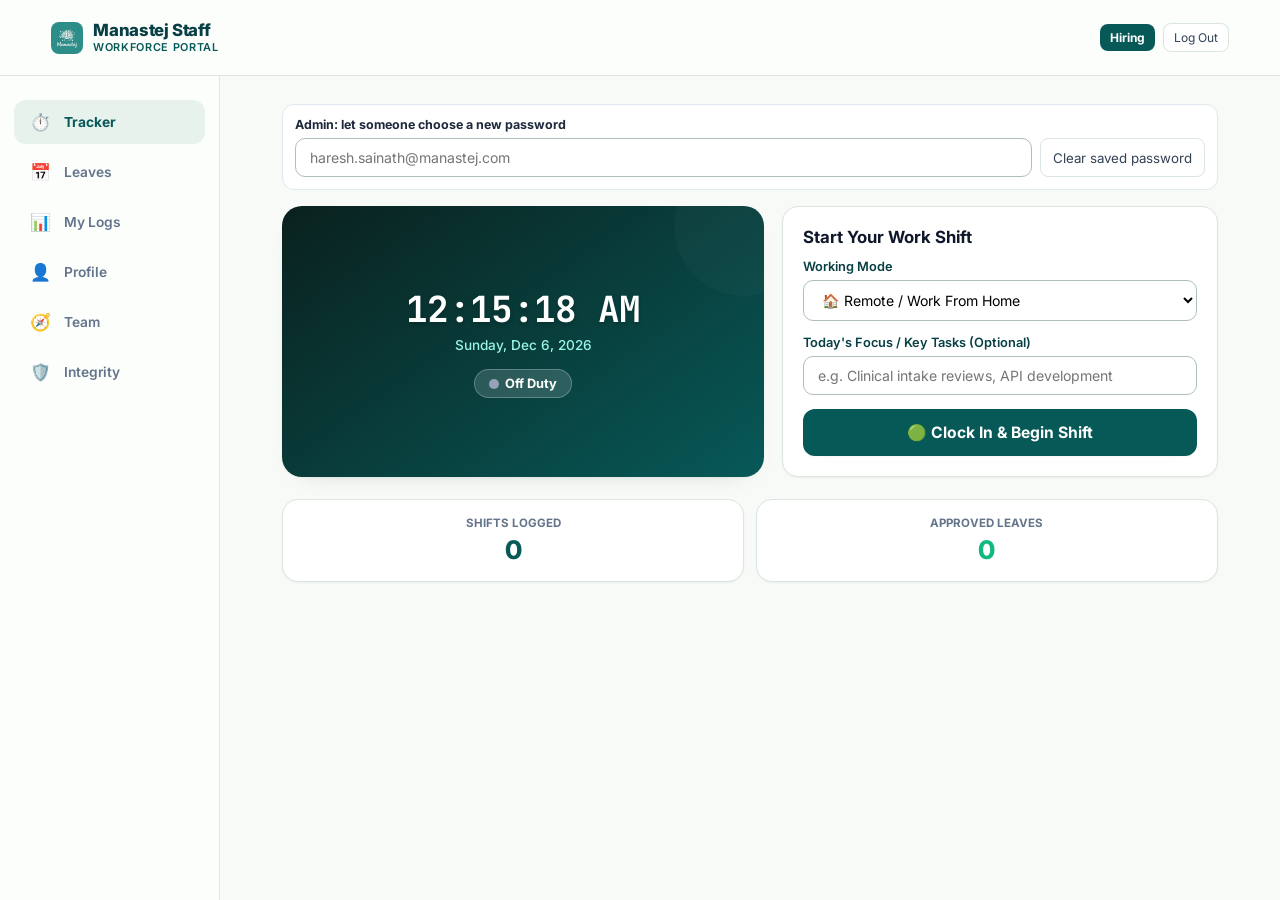
==== employee_app.html @ d22ffd9d "feat: initial release of standalone hiring and workforce portal demo" ====
<!DOCTYPE html>
<html lang="en">
<head>
  <meta charset="UTF-8">
  <meta name="viewport" content="width=device-width, initial-scale=1.0, viewport-fit=cover">
  <title>Manastej Staff - Remote Workforce & Attendance App</title>
  <link rel="manifest" href="/manifest.json">
  <meta name="theme-color" content="#075958">
  <meta name="apple-mobile-web-app-capable" content="yes">
  <meta name="apple-mobile-web-app-status-bar-style" content="black-translucent">
  <meta name="apple-mobile-web-app-title" content="Manastej Staff">
  <link rel="apple-touch-icon" href="/assets/sidebar_bottom_lotus.png">
  <link rel="icon" type="image/png" href="/assets/workspace-logo.png">
  <script src="/mock-data.js"></script>
  <script src="/mock-api.js"></script>
  <script src="/assets/workspace-clock.js"></script>
  <script src="/assets/activity-heartbeat.js"></script>

  <!-- Inter Font -->
  <link rel="preconnect" href="https://fonts.googleapis.com">
  <link rel="preconnect" href="https://fonts.gstatic.com" crossorigin>
  <link href="https://fonts.googleapis.com/css2?family=Instrument+Serif:ital@0;1&family=Inter:wght@400;500;600;700;800&family=JetBrains+Mono:wght@500;600&family=Manrope:wght@400;500;600;700;800&display=swap" rel="stylesheet">

  <style>
    :root {
      --primary: #0d9488;
      --primary-dark: #0f766e;
      --primary-light: #ccfbf1;
      --bg: #f8fafc;
      --card-bg: #ffffff;
      --text: #0f172a;
      --text-muted: #64748b;
      --border: #e2e8f0;
      --success: #10b981;
      --warning: #f59e0b;
      --danger: #ef4444;
      --shadow-sm: 0 1px 2px 0 rgb(0 0 0 / 0.05);
      --shadow: 0 4px 6px -1px rgb(0 0 0 / 0.07), 0 2px 4px -2px rgb(0 0 0 / 0.05);
      --shadow-lg: 0 10px 15px -3px rgb(0 0 0 / 0.08), 0 4px 6px -4px rgb(0 0 0 / 0.05);
    }

    * {
      box-sizing: border-box;
      margin: 0;
      padding: 0;
      -webkit-tap-highlight-color: transparent;
      font-family: 'Inter', -apple-system, BlinkMacSystemFont, 'Segoe UI', Roboto, sans-serif;
    }

    body {
      background: var(--bg);
      color: var(--text);
      min-height: 100vh;
      display: flex;
      flex-direction: column;
      overflow-x: hidden;
      padding-bottom: 74px; /* Space for bottom tab nav */
    }
    body.login-open {
      padding-bottom: 0;
      background: #f7fbfa;
    }

    /* Top App Bar */
    .app-header {
      position: sticky;
      top: 0;
      z-index: 40;
      background: rgba(255, 255, 255, 0.92);
      backdrop-filter: blur(12px);
      -webkit-backdrop-filter: blur(12px);
      border-bottom: 1px solid var(--border);
      padding: 12px 18px;
      display: flex;
      justify-content: space-between;
      align-items: center;
    }

    .brand-group {
      display: flex;
      align-items: center;
      gap: 10px;
    }

    .brand-logo {
      width: 32px;
      height: 32px;
      object-fit: contain;
    }

    .brand-title {
      font-size: 1.05rem;
      font-weight: 800;
      color: #0f172a;
      letter-spacing: -0.02em;
      line-height: 1.1;
    }

    .brand-sub {
      font-size: 0.68rem;
      font-weight: 600;
      color: var(--primary);
      text-transform: uppercase;
      letter-spacing: 0.06em;
    }

    .header-actions {
      display: flex;
      align-items: center;
      gap: 8px;
    }

    .btn-install {
      background: var(--primary-light);
      color: var(--primary-dark);
      border: 1px solid #99f6e4;
      padding: 6px 12px;
      border-radius: 20px;
      font-size: 0.76rem;
      font-weight: 700;
      display: inline-flex;
      align-items: center;
      gap: 6px;
      cursor: pointer;
      transition: all 0.15s ease;
    }
    .btn-install:hover {
      background: #99f6e4;
    }

    /* Main Container */
    .app-container {
      max-width: 600px;
      width: 100%;
      margin: 0 auto;
      padding: 16px 16px 24px 16px;
      flex: 1;
    }

    /* Card styling */
    .card {
      background: var(--card-bg);
      border-radius: 16px;
      border: 1px solid var(--border);
      padding: 20px;
      box-shadow: var(--shadow-sm);
      margin-bottom: 16px;
      transition: all 0.2s ease;
    }

    /* Hero Clock & Shift Card */
    .clock-hero {
      text-align: center;
      padding: 24px 16px;
      background: linear-gradient(135deg, #042f2e 0%, #0f766e 100%);
      color: #ffffff;
      border-radius: 20px;
      box-shadow: var(--shadow-lg);
      position: relative;
      overflow: hidden;
      margin-bottom: 18px;
    }

    .clock-hero::after {
      content: "";
      position: absolute;
      top: -50px;
      right: -50px;
      width: 140px;
      height: 140px;
      background: rgba(255, 255, 255, 0.07);
      border-radius: 50%;
      pointer-events: none;
    }

    .live-time {
      font-family: 'JetBrains Mono', monospace;
      font-size: 2.25rem;
      font-weight: 700;
      letter-spacing: -0.02em;
      margin-bottom: 4px;
      text-shadow: 0 2px 4px rgba(0, 0, 0, 0.2);
    }

    .live-date {
      font-size: 0.85rem;
      color: #99f6e4;
      font-weight: 500;
      margin-bottom: 16px;
    }

    .shift-status-pill {
      display: inline-flex;
      align-items: center;
      gap: 6px;
      padding: 6px 14px;
      border-radius: 30px;
      font-size: 0.8rem;
      font-weight: 700;
      background: rgba(255, 255, 255, 0.15);
      border: 1px solid rgba(255, 255, 255, 0.25);
      backdrop-filter: blur(4px);
    }

    .pulse-dot {
      width: 10px;
      height: 10px;
      border-radius: 50%;
      background: #34d399;
      box-shadow: 0 0 0 0 rgba(52, 211, 153, 0.7);
      animation: pulse 1.6s infinite;
    }

    @keyframes pulse {
      0% { box-shadow: 0 0 0 0 rgba(52, 211, 153, 0.7); }
      70% { box-shadow: 0 0 0 8px rgba(52, 211, 153, 0); }
      100% { box-shadow: 0 0 0 0 rgba(52, 211, 153, 0); }
    }

    .stopwatch-display {
      font-family: 'JetBrains Mono', monospace;
      font-size: 1.5rem;
      font-weight: 700;
      color: #ffffff;
      margin-top: 14px;
      background: rgba(0, 0, 0, 0.2);
      display: inline-block;
      padding: 6px 16px;
      border-radius: 10px;
    }

    /* Action Buttons */
    .btn-action {
      width: 100%;
      padding: 14px 20px;
      border-radius: 12px;
      font-size: 0.98rem;
      font-weight: 700;
      display: flex;
      justify-content: center;
      align-items: center;
      gap: 10px;
      cursor: pointer;
      border: none;
      transition: all 0.2s cubic-bezier(0.4, 0, 0.2, 1);
      box-shadow: var(--shadow);
    }

    .btn-clock-in {
      background: #10b981;
      color: #ffffff;
    }
    .btn-clock-in:hover {
      background: #059669;
      transform: translateY(-1px);
    }

    .btn-clock-out {
      background: #ef4444;
      color: #ffffff;
    }
    .btn-clock-out:hover {
      background: #dc2626;
      transform: translateY(-1px);
    }

    .btn-secondary {
      background: #ffffff;
      color: #334155;
      border: 1px solid var(--border);
    }
    .btn-secondary:hover {
      background: #f1f5f9;
    }

    /* Input controls */
    .form-group {
      margin-bottom: 14px;
    }
    .form-label {
      display: block;
      font-size: 0.8rem;
      font-weight: 600;
      color: #475569;
      margin-bottom: 6px;
    }
    .form-control {
      width: 100%;
      padding: 10px 14px;
      border-radius: 10px;
      border: 1px solid var(--border);
      font-size: 0.88rem;
      background: #ffffff;
      outline: none;
      transition: border 0.15s ease;
    }
    .form-control:focus {
      border-color: var(--primary);
      box-shadow: 0 0 0 3px rgba(13, 148, 136, 0.15);
    }

    /* Badges */
    .badge {
      display: inline-flex;
      align-items: center;
      gap: 4px;
      padding: 3px 8px;
      border-radius: 6px;
      font-size: 0.72rem;
      font-weight: 700;
      text-transform: uppercase;
      letter-spacing: 0.04em;
    }
    .badge-success { background: #dcfce7; color: #15803d; }
    .badge-warning { background: #fef3c7; color: #b45309; }
    .badge-danger { background: #fee2e2; color: #b91c1c; }
    .badge-info { background: #e0f2fe; color: #0369a1; }

    /* Bottom Navigation Bar */
    .rbac-table { width: 100%; border-collapse: collapse; font-size: 0.78rem; }
    .rbac-table th { text-align: left; font-size: 0.68rem; text-transform: uppercase; letter-spacing: 0.04em; color: #64748b; padding: 6px 8px; border-bottom: 1px solid var(--border); }
    .rbac-table td { padding: 8px; border-bottom: 1px solid #f1f5f9; color: #1e293b; vertical-align: top; }
    .rbac-scroll { overflow-x: auto; -webkit-overflow-scrolling: touch; }
    .rbac-chip { display: inline-block; padding: 2px 8px; border-radius: 999px; font-size: 0.68rem; font-weight: 700; }
    .rbac-chip.idle { background: #fef3c7; color: #92400e; }
    .rbac-chip.gone { background: #fee2e2; color: #991b1b; }
    .rbac-chip.ok { background: #dcfce7; color: #166534; }
    .rbac-muted { font-size: 0.74rem; color: #64748b; }
    .bottom-nav {
      position: fixed;
      bottom: 0;
      left: 0;
      right: 0;
      z-index: 50;
      background: rgba(255, 255, 255, 0.94);
      backdrop-filter: blur(14px);
      -webkit-backdrop-filter: blur(14px);
      border-top: 1px solid var(--border);
      display: flex;
      justify-content: space-around;
      align-items: center;
      padding: 6px 8px max(6px, env(safe-area-inset-bottom));
      max-width: 600px;
      margin: 0 auto;
    }

    .nav-tab {
      flex: 1;
      display: flex;
      flex-direction: column;
      align-items: center;
      justify-content: center;
      gap: 3px;
      padding: 6px 0;
      background: transparent;
      border: none;
      color: #64748b;
      font-size: 0.7rem;
      font-weight: 600;
      cursor: pointer;
      transition: color 0.15s ease;
    }
    .nav-tab.active {
      color: var(--primary);
      font-weight: 700;
    }
    .nav-icon {
      font-size: 1.25rem;
    }

    /* Tab content view switching */
    .tab-view {
      display: none;
    }
    .tab-view.active {
      display: block;
      animation: fadeIn 0.18s ease-out;
    }

    .portal-section-heading { margin-bottom: 14px; }
    .portal-section-heading h2 { color: #123a36; font: 500 1.65rem/1.1 'Instrument Serif', Georgia, serif; }
    .portal-section-heading p { margin-top: 6px; color: #687b79; font-size: 0.84rem; line-height: 1.5; }
    .leave-overview, .team-overview { display: grid; grid-template-columns: repeat(3, minmax(0, 1fr)); gap: 10px; margin-bottom: 14px; }
    .leave-stat, .team-stat { padding: 14px; border: 1px solid #dce9e4; border-radius: 14px; background: linear-gradient(145deg, #fffefa, #f2f8f4); }
    .leave-stat span, .team-stat span { display: block; color: #6b7f7c; font-size: 0.69rem; font-weight: 700; letter-spacing: .06em; text-transform: uppercase; }
    .leave-stat strong, .team-stat strong { display: block; margin-top: 5px; color: #075e57; font: 500 1.6rem/1 'Instrument Serif', Georgia, serif; }
    .leave-layout { display: grid; gap: 14px; }
    .leave-form-grid { display: grid; grid-template-columns: 1fr 1fr; gap: 10px; }
    .leave-feed { display: grid; gap: 10px; }
    .leave-request-card { padding: 14px; border: 1px solid #e2ebe5; border-radius: 14px; background: #fffefa; }
    .leave-request-head, .team-card-head { display: flex; align-items: flex-start; justify-content: space-between; gap: 10px; }
    .leave-request-title { color: #173b37; font-weight: 700; }
    .leave-request-meta { display: flex; flex-wrap: wrap; gap: 8px 14px; margin-top: 9px; color: #687b79; font-size: .77rem; }
    .team-filters { display: grid; grid-template-columns: minmax(150px, 1fr) minmax(120px, .7fr); gap: 8px; margin: 10px 0 14px; }
    .team-task-list, .team-directory-list { display: grid; gap: 9px; }
    .team-task-card, .team-person-card { padding: 12px; border: 1px solid #e2ebe5; border-radius: 13px; background: #fffefa; }
    .team-task-title { color: #183b37; font-size: .9rem; font-weight: 700; }
    .team-task-meta, .team-person-meta { margin-top: 4px; color: #71817e; font-size: .75rem; line-height: 1.45; }
    .team-department { margin: 8px 0 0; color: #52706b; font-size: .68rem; font-weight: 800; letter-spacing: .08em; text-transform: uppercase; }
    .team-empty { padding: 16px 10px; color: #71817e; font-size: .82rem; text-align: center; }
    .profile-card { padding: 20px; }
    .profile-identity-row { display: flex; align-items: center; gap: 14px; padding-bottom: 17px; border-bottom: 1px solid var(--border); }
    .profile-avatar { flex: 0 0 auto; display: grid; place-items: center; width: 56px; height: 56px; border-radius: 50%; background: #d9f2e8; color: #087568; font-size: 1.08rem; font-weight: 800; }
    .profile-identity-copy { flex: 1; min-width: 0; }
    .profile-name-line { display: flex; align-items: center; flex-wrap: wrap; gap: 8px; }
    .profile-name-line h2 { color: #173b37; font-size: 1.12rem; font-weight: 800; }
    .profile-status-chip { display: inline-flex; align-items: center; min-height: 23px; padding: 3px 9px; border: 1px solid #c7e6d7; border-radius: 999px; background: #eff9f3; color: #08775d; font-size: .68rem; font-weight: 750; }
    .profile-role { margin-top: 4px; color: var(--primary); font-size: .79rem; font-weight: 700; }
    .profile-dept { margin-top: 2px; color: #64748b; font-size: .76rem; }
    .profile-meta-grid { display: grid; grid-template-columns: repeat(3, minmax(0, 1fr)); gap: 9px; margin-top: 15px; }
    .profile-meta-item { min-width: 0; padding: 10px 11px; border: 1px solid #e4ece7; border-radius: 11px; background: #f8fbf9; }
    .profile-meta-item dt { color: #71817e; font-size: .64rem; font-weight: 750; letter-spacing: .045em; text-transform: uppercase; }
    .profile-meta-item dd { margin-top: 4px; color: #183b37; font-size: .77rem; font-weight: 700; line-height: 1.4; overflow-wrap: anywhere; }
    .document-checklist { margin: 14px 0 18px; padding: 15px; border: 1px solid #e2e8f0; border-radius: 14px; background: #f8fafc; }
    .document-checklist-head { display: flex; justify-content: space-between; align-items: center; gap: 12px; margin-bottom: 10px; }
    .document-checklist-title { color: #173b37; font-size: .88rem; font-weight: 750; }
    .document-checklist-count { color: #0d766e; font-size: .74rem; font-weight: 800; white-space: nowrap; }
    .document-progress-track { width: 100%; height: 7px; overflow: hidden; border-radius: 99px; background: #e3ece7; }
    .document-progress-fill { height: 100%; border-radius: inherit; background: linear-gradient(90deg, #0b8176, #39a88d); transition: width .2s ease; }
    .document-checklist-grid { display: grid; grid-template-columns: repeat(2, minmax(0, 1fr)); gap: 8px; margin-top: 12px; }
    .document-check-item { display: grid; align-content: start; gap: 8px; min-width: 0; min-height: 82px; padding: 11px; border: 1px solid #fde68a; border-radius: 11px; background: #fffbeb; color: #92400e; font-size: .75rem; line-height: 1.35; }
    .document-check-item.is-complete { border-color: #a7f3d0; background: #ecfdf5; color: #065f46; }
    .document-check-item-top { display: flex; align-items: center; gap: 8px; }
    .document-check-icon { font-size: .95rem; }
    .document-check-label { min-width: 0; font-size: .72rem; font-weight: 750; }
    .document-check-status { display: flex; align-items: center; gap: 5px; font-size: .7rem; font-weight: 800; }
    .document-upload-heading { display: flex; justify-content: space-between; align-items: baseline; gap: 10px; margin: 4px 0 8px; }
    .document-upload-heading h4 { color: #173b37; font-size: .86rem; font-weight: 750; }
    .document-upload-count { color: #71817e; font-size: .74rem; }
    @media (max-width: 440px) {
      .leave-overview, .team-overview { grid-template-columns: 1fr 1fr; }
      .leave-form-grid, .team-filters { grid-template-columns: 1fr; }
    }
    @media (max-width: 560px) {
      .document-checklist-grid { grid-template-columns: 1fr; }
      .document-checklist { padding: 13px; }
      .profile-meta-grid { grid-template-columns: 1fr 1fr; }
      .profile-meta-item:last-child { grid-column: 1 / -1; }
      .profile-card { padding: 16px; }
    }

    @keyframes fadeIn {
      from { opacity: 0; transform: translateY(6px); }
      to { opacity: 1; transform: translateY(0); }
    }

    /* Modal Backdrop */
    .modal-backdrop {
      position: fixed;
      top: 0;
      left: 0;
      right: 0;
      bottom: 0;
      background: rgba(15, 23, 42, 0.6);
      backdrop-filter: blur(4px);
      z-index: 60;
      display: none;
      justify-content: center;
      align-items: center;
      padding: 16px;
    }
    .modal-backdrop.active {
      display: flex;
    }
    .modal-card {
      background: #ffffff;
      border-radius: 20px;
      width: 100%;
      max-width: 480px;
      padding: 22px;
      box-shadow: var(--shadow-lg);
      max-height: 90vh;
      overflow-y: auto;
    }

    /* Toast Notification */
    .toast {
      position: fixed;
      top: 20px;
      left: 50%;
      transform: translateX(-50%) translateY(-100px);
      background: #1e293b;
      color: #ffffff;
      padding: 12px 20px;
      border-radius: 12px;
      font-size: 0.85rem;
      font-weight: 600;
      z-index: 9999;
      box-shadow: 0 10px 25px -5px rgba(0, 0, 0, 0.3);
      transition: transform 0.3s cubic-bezier(0.18, 0.89, 0.32, 1.28);
      max-width: 90%;
      text-align: center;
    }
    .toast.show {
      transform: translateX(-50%) translateY(0);
    }

    /* Staff sign-in. Scoped so the tracker shell keeps its own styles. */
    #login-view {
      font-family: 'Manrope', 'Inter', system-ui, sans-serif;
      color: #051311;
    }
    #login-view * {
      font-family: inherit;
    }
    #login-view.tab-view.active {
      display: grid;
      grid-template-columns: minmax(0, 1.05fr) minmax(0, 1fr);
      min-height: 100vh;
      min-height: 100dvh;
      background: #f7fbfa;
      animation: none;
    }
    #login-view .ms-hero {
      position: relative;
      overflow: hidden;
      display: flex;
      flex-direction: column;
      justify-content: space-between;
      gap: 28px;
      padding: 36px 48px;
      color: #e8f6f4;
      background:
        radial-gradient(ellipse 80% 60% at 40% 35%, rgba(61, 184, 173, 0.22), transparent 70%),
        radial-gradient(ellipse 50% 40% at 90% 100%, rgba(242, 196, 109, 0.12), transparent 70%),
        linear-gradient(180deg, #051311, #0a211e 60%, #0f2f2b);
    }
    #login-view .ms-glow {
      position: absolute;
      inset: 0;
      background-image:
        linear-gradient(rgba(157, 196, 190, 0.05) 1px, transparent 1px),
        linear-gradient(90deg, rgba(157, 196, 190, 0.05) 1px, transparent 1px);
      background-size: 56px 56px;
      mask-image: radial-gradient(ellipse at 40% 40%, #000 15%, transparent 70%);
      pointer-events: none;
    }
    #login-view .ms-wordmark {
      position: relative;
      display: inline-flex;
      align-items: center;
      gap: 10px;
      font-family: 'Instrument Serif', Georgia, serif;
      font-size: 28px;
      color: #f4faf8;
    }
    #login-view .ms-wordmark em {
      font-family: 'Instrument Serif', Georgia, serif;
      font-style: italic;
      color: #56d4cf;
    }
    #login-view .ms-mark {
      width: 34px;
      height: 34px;
      border-radius: 9px;
      object-fit: cover;
      box-shadow: 0 0 30px rgba(86, 212, 207, 0.35);
    }
    #login-view .ms-hero-copy {
      position: relative;
      max-width: 520px;
    }
    #login-view .ms-eyebrow {
      font-size: 11px;
      letter-spacing: 0.28em;
      font-weight: 700;
      color: #9dc4be;
    }
    #login-view .ms-eyebrow span {
      color: #f2c46d;
      margin: 0 8px;
    }
    #login-view .ms-hero-copy h2 {
      font-family: 'Instrument Serif', Georgia, serif;
      font-weight: 400;
      font-size: clamp(42px, 4.6vw, 64px);
      line-height: 1;
      letter-spacing: -0.02em;
      color: #f4faf8;
      margin: 18px 0 20px;
    }
    #login-view .ms-hero-copy h2 em {
      font-family: 'Instrument Serif', Georgia, serif;
      font-style: italic;
      color: #56d4cf;
    }
    #login-view .ms-hero-copy p {
      color: #9dc4be;
      font-size: 16px;
      line-height: 1.65;
      max-width: 440px;
    }
    #login-view .ms-pillars {
      list-style: none;
      margin: 36px 0 0;
      display: grid;
      gap: 10px;
    }
    #login-view .ms-pillars li {
      display: flex;
      flex-direction: column;
      gap: 2px;
      padding: 14px 18px;
      border-radius: 14px;
      border: 1px solid rgba(157, 196, 190, 0.16);
      background: rgba(15, 47, 43, 0.55);
    }
    #login-view .ms-pillars b {
      font-size: 14px;
      color: #f4faf8;
    }
    #login-view .ms-pillars span {
      font-size: 13px;
      color: #9dc4be;
    }
    #login-view .ms-hero-foot {
      position: relative;
      font-size: 12px;
      color: #4c6f69;
    }
    #login-view .ms-access {
      display: flex;
      align-items: center;
      justify-content: center;
      padding: 40px 24px;
    }
    #login-view .ms-card {
      width: 100%;
      max-width: 440px;
      background: #ffffff;
      border: 1px solid #d5ebe7;
      border-radius: 20px;
      box-shadow: 0 1px 2px rgba(5, 19, 17, 0.04), 0 24px 60px -36px rgba(15, 47, 43, 0.4);
      padding: 28px 28px 24px;
    }
    #login-view .ms-card-logo {
      width: 42px;
      height: 42px;
      object-fit: contain;
      display: block;
      margin: 0 auto 14px;
    }
    #login-view .ms-kicker {
      text-align: center;
      font-size: 11px;
      font-weight: 700;
      letter-spacing: 0.16em;
      text-transform: uppercase;
      color: #2a8f85;
    }
    #login-view .ms-card h1 {
      text-align: center;
      font-size: 34px;
      font-weight: 800;
      letter-spacing: -0.02em;
      color: #051311;
      margin: 6px 0 8px;
    }
    #login-view .ms-lead {
      text-align: center;
      font-size: 14px;
      font-weight: 500;
      color: #4c6f69;
      margin-bottom: 22px;
    }
    #login-view .ms-field {
      display: grid;
      gap: 6px;
      margin-bottom: 14px;
    }
    #login-view .ms-field[hidden] {
      display: none !important;
    }
    #login-view .ms-field label {
      font-size: 12px;
      font-weight: 700;
      letter-spacing: 0.06em;
      text-transform: uppercase;
      color: #4c6f69;
    }
    #login-view .ms-field input {
      height: 48px;
      width: 100%;
      border-radius: 12px;
      border: 1px solid #d5ebe7;
      background: #ffffff;
      padding: 0 14px;
      font-size: 15px;
      color: #051311;
      outline: none;
    }
    #login-view .ms-field input:focus {
      border-color: #2a8f85;
      box-shadow: 0 0 0 3px rgba(42, 143, 133, 0.16);
    }
    #login-view .ms-hint {
      font-size: 12px;
      line-height: 1.45;
      color: #4c6f69;
      font-weight: 500;
      text-transform: none;
      letter-spacing: 0;
    }
    #login-view .ms-hint.ok { color: #15803d; }
    #login-view .ms-hint.bad { color: #be123c; }
    #login-view .ms-strength[hidden] { display: none !important; }
    #login-view .ms-bars {
      display: grid;
      grid-template-columns: repeat(4, 1fr);
      gap: 6px;
      margin-top: 2px;
    }
    #login-view .ms-bars span {
      display: block;
      height: 5px;
      border-radius: 99px;
      background: #e3f1ee;
    }
    #login-view .ms-strength[data-level="1"] .ms-bars span.on { background: #e11d48; }
    #login-view .ms-strength[data-level="2"] .ms-bars span.on { background: #f59e0b; }
    #login-view .ms-strength[data-level="3"] .ms-bars span.on { background: #0f766e; }
    #login-view .ms-strength[data-level="4"] .ms-bars span.on { background: #16a34a; }
    #login-view .ms-strength-text {
      font-size: 13px;
      font-weight: 700;
      color: #4c6f69;
      min-height: 1.2em;
    }
    #login-view .ms-strength[data-level="1"] .ms-strength-text { color: #e11d48; }
    #login-view .ms-strength[data-level="2"] .ms-strength-text { color: #b45309; }
    #login-view .ms-strength[data-level="3"] .ms-strength-text { color: #0f766e; }
    #login-view .ms-strength[data-level="4"] .ms-strength-text { color: #15803d; }
    #login-view .ms-rules {
      list-style: none;
      display: grid;
      gap: 5px;
      margin-top: 4px;
    }
    #login-view .ms-rules li {
      position: relative;
      padding-left: 16px;
      font-size: 12px;
      font-weight: 600;
      color: #64748b;
      letter-spacing: 0;
      text-transform: none;
    }
    #login-view .ms-rules li::before {
      content: "";
      position: absolute;
      left: 0;
      top: 5px;
      width: 8px;
      height: 8px;
      border-radius: 99px;
      background: #d5ebe7;
    }
    #login-view .ms-rules li.ok { color: #17665e; }
    #login-view .ms-rules li.ok::before { background: #16a34a; }
    #login-view .ms-submit {
      width: 100%;
      height: 48px;
      margin-top: 6px;
      border: 0;
      border-radius: 12px;
      background: #0f2f2b;
      color: #f4faf8;
      font-size: 15px;
      font-weight: 700;
      cursor: pointer;
    }
    #login-view .ms-submit:hover {
      background: #2a8f85;
    }
    #login-view .ms-submit:disabled {
      opacity: 0.7;
      cursor: wait;
    }
    #login-view .ms-error {
      display: none;
      margin-top: 14px;
      font-size: 13px;
      color: #9f1239;
      background: #fff1f2;
      border: 1px solid #fecdd3;
      border-radius: 10px;
      padding: 10px 12px;
      line-height: 1.45;
    }
    #login-view .ms-foot {
      margin-top: 16px;
      padding-top: 14px;
      border-top: 1px solid #e3f1ee;
      text-align: center;
      font-size: 12px;
      font-weight: 600;
      color: #4c6f69;
    }
    @media (max-width: 900px) {
      #login-view.tab-view.active {
        grid-template-columns: 1fr;
      }
      #login-view .ms-hero {
        display: none;
      }
      #login-view .ms-access {
        min-height: 100vh;
        min-height: 100dvh;
        padding: 28px 18px;
      }
    }

    /* Desktop workforce workspace: retain the compact mobile layout on phones,
       while giving authenticated desktop users a real navigation rail and roomier content. */
    @media (min-width: 1024px) {
      body.staff-portal:not(.login-open) {
        padding-bottom: 0;
      }

      body.staff-portal:not(.login-open) .app-header {
        min-height: 76px;
        padding: 12px clamp(28px, 4vw, 64px);
      }

      body.staff-portal:not(.login-open) .app-container {
        --staff-rail-width: 220px;
        --staff-workspace-width: calc(100vw - var(--staff-rail-width));
        --staff-content-width: min(1360px, calc(var(--staff-workspace-width) - 48px));
        width: var(--staff-content-width);
        max-width: none;
        margin: 0 0 0 calc(var(--staff-rail-width) + (var(--staff-workspace-width) - var(--staff-content-width)) / 2);
        padding: 28px clamp(24px, 3vw, 52px) 48px;
      }

      body.staff-portal:not(.login-open) .bottom-nav {
        top: 76px;
        right: auto;
        bottom: 0;
        left: 0;
        width: 220px;
        max-width: none;
        margin: 0;
        padding: 24px 14px;
        flex-direction: column;
        justify-content: flex-start;
        align-items: stretch;
        gap: 6px;
        border-top: 0;
        border-right: 1px solid #dce9e4;
      }

      body.staff-portal:not(.login-open) .nav-tab {
        flex: 0 0 auto;
        flex-direction: row;
        justify-content: flex-start;
        gap: 12px;
        padding: 12px 14px;
        border-radius: 12px;
        font-size: 0.86rem;
      }

      body.staff-portal:not(.login-open) .nav-tab.active {
        background: #e7f2ed;
      }

      body.staff-portal:not(.login-open) .nav-icon {
        width: 24px;
        font-size: 1.05rem;
        text-align: center;
      }

      body.staff-portal:not(.login-open) #tab-tracker.tab-view.active {
        display: grid;
        grid-template-columns: minmax(0, 1.05fr) minmax(360px, 0.95fr);
        align-content: start;
        gap: 18px;
      }

      body.staff-portal:not(.login-open) #emp-nda-banner {
        grid-column: 1 / -1;
        margin-bottom: 0 !important;
      }

      body.staff-portal:not(.login-open) #tab-tracker > .clock-hero {
        grid-column: 1;
        min-height: 250px;
        margin-bottom: 0;
        display: flex;
        flex-direction: column;
        justify-content: center;
      }

      body.staff-portal:not(.login-open) #tab-tracker > .card {
        grid-column: 2;
        align-self: stretch;
        margin-bottom: 0;
      }

      body.staff-portal:not(.login-open) #tab-tracker > div[style*="display: grid"] {
        grid-column: 1 / -1;
        grid-template-columns: repeat(2, minmax(0, 1fr)) !important;
        margin-top: 4px;
      }

      body.staff-portal:not(.login-open) #tab-tracker > div[style*="display: grid"] > .card {
        margin-bottom: 0;
      }

      body.staff-portal:not(.login-open) #tab-leaves.tab-view.active,
      body.staff-portal:not(.login-open) #tab-team.tab-view.active,
      body.staff-portal:not(.login-open) #tab-integrity.tab-view.active,
      body.staff-portal:not(.login-open) #tab-profile.tab-view.active {
        display: grid;
        grid-template-columns: repeat(2, minmax(0, 1fr));
        align-content: start;
        gap: 18px;
      }

      body.staff-portal:not(.login-open) #tab-leaves > .portal-section-heading,
      body.staff-portal:not(.login-open) #tab-leaves > .leave-overview,
      body.staff-portal:not(.login-open) #tab-team > .portal-section-heading,
      body.staff-portal:not(.login-open) #tab-team > .team-overview,
      body.staff-portal:not(.login-open) #tab-integrity > div:first-child,
      body.staff-portal:not(.login-open) #tab-profile > .portal-section-heading,
      body.staff-portal:not(.login-open) #tab-profile > .card:nth-of-type(1) {
        grid-column: 1 / -1;
      }

      body.staff-portal:not(.login-open) #tab-leaves .leave-layout {
        grid-column: 1 / -1;
        grid-template-columns: minmax(0, 0.9fr) minmax(0, 1.1fr);
        align-items: start;
      }

      body.staff-portal:not(.login-open) #tab-team > .card,
      body.staff-portal:not(.login-open) #tab-integrity > .card,
      body.staff-portal:not(.login-open) #tab-profile > .card {
        margin-bottom: 0;
      }

      body.staff-portal:not(.login-open) #tab-team > .card:nth-last-child(1) {
        grid-column: 1 / -1;
      }

      body.staff-portal:not(.login-open) #tab-integrity > .card {
        grid-column: 1 / -1;
      }

      body.staff-portal:not(.login-open) #tab-workforce .team-directory-list {
        grid-template-columns: repeat(2, minmax(0, 1fr));
      }
    }
  </style>
  <link rel="stylesheet" href="/assets/workspace-theme.css">
</head>
<body class="staff-portal login-open">

  <!-- Toast Element -->
  <div id="toast" class="toast">Notice</div>

  <!-- ==================== GATE / LOGIN VIEW (If not verified employee) ==================== -->
  <div id="login-view" class="tab-view active">
    <section class="ms-hero" aria-hidden="true">
      <div class="ms-glow"></div>
      <div class="ms-wordmark">
        <img src="/assets/workspace-logo.png" alt="" class="ms-mark">
        <span>Manas<em>tej</em></span>
      </div>
      <div class="ms-hero-copy">
        <p class="ms-eyebrow">MANASTEJ <span>·</span> STAFF</p>
        <h2>A workspace for<br><em>the people behind Manastej.</em></h2>
        <p>Staff sign-in for the Manastej workforce portal.</p>
        <ul class="ms-pillars">
          <li><b>Attendance</b><span>Clock in, shifts, and your own logs</span></li>
          <li><b>Leave</b><span>Requests stay on your own record</span></li>
          <li><b>Pipeline</b><span>Opened only for authorized staff</span></li>
        </ul>
      </div>
      <p class="ms-hero-foot">Manastej staff</p>
    </section>
    <section class="ms-access" aria-labelledby="login-heading">
      <div class="ms-card">
        <img src="/assets/workspace-logo.png" alt="" class="ms-card-logo">
        <p class="ms-kicker">Staff portal</p>
        <h1 id="login-heading">Sign in</h1>
        <p class="ms-lead" id="login-lead">Enter your work email.</p>
        <form onsubmit="handleEmployeeLogin(event)">
          <div class="ms-field">
            <label for="login-id">Work email</label>
            <input type="email" id="login-id" placeholder="name@manastej.com" required autocomplete="username" oninput="onLoginIdentityInput()">
          </div>
          <div class="ms-field" id="password-group" hidden>
            <label for="login-password" id="password-label">Password</label>
            <input type="password" id="login-password" placeholder="Your password" autocomplete="current-password" oninput="updateStrength()">
            <div class="ms-strength" id="strength-wrap" hidden>
              <div class="ms-bars" aria-hidden="true">
                <span></span><span></span><span></span><span></span>
              </div>
              <p class="ms-strength-text" id="strength-text">Enter a password</p>
              <ul class="ms-rules" id="password-rules">
                <li data-rule="length">At least 10 characters</li>
                <li data-rule="email">Not your email address</li>
                <li data-rule="case">Upper and lower case letters</li>
                <li data-rule="number">A number</li>
                <li data-rule="symbol">A symbol</li>
              </ul>
            </div>
          </div>
          <div class="ms-field" id="confirm-group" hidden>
            <label for="login-confirm">Confirm password</label>
            <input type="password" id="login-confirm" placeholder="Type it again" autocomplete="new-password" oninput="updateStrength()">
            <p class="ms-hint" id="match-hint">Type the same password again.</p>
          </div>
          <div class="ms-field" id="setup-group" hidden>
            <label for="login-setup">First-login code</label>
            <input type="password" id="login-setup" autocomplete="off">
            <p class="ms-hint">Enter the setup code you were given for this account.</p>
          </div>
          <button type="submit" id="btn-login" class="ms-submit">Continue</button>
          <div id="login-error" class="ms-error" role="alert"></div>
        </form>
        <p class="ms-foot">Staff access only.</p>
      </div>
    </section>
  </div>

  <!-- ==================== MAIN AUTHENTICATED APP SHELL ==================== -->
  <div id="app-shell" style="display: none;">
    
    <!-- Top Header -->
    <header class="app-header">
      <div class="brand-group">
        <img src="/assets/workspace-logo.png" alt="Manastej" class="brand-logo">
        <div>
          <div class="brand-title">Manastej Staff</div>
          <div class="brand-sub">Workforce Portal</div>
        </div>
      </div>
      <div class="header-actions">
        <a id="pipeline-link" href="/#/hiring" style="display:none; background:#1e264b; color:white; font-size:0.75rem; font-weight:700; padding:6px 10px; border-radius:8px; text-decoration:none;">Hiring</a>
        <button class="btn-secondary" style="padding: 6px 10px; border-radius: 8px; font-size: 0.75rem;" onclick="handleLogout()" title="Log Out">
          Log Out
        </button>
      </div>
    </header>

    <main class="app-container">
      <div id="admin-reset" style="display:none; margin:0 0 16px; background:#fff; border:1px solid #e2e8f0; border-radius:12px; padding:12px;">
        <div style="font-size:0.78rem; font-weight:700; color:#1e293b; margin-bottom:6px;">Admin: let someone choose a new password</div>
        <div style="display:flex; gap:8px; flex-wrap:wrap;">
          <input id="reset-email" class="form-control" style="flex:1; min-width:220px;" placeholder="haresh.sainath@manastej.com">
          <button type="button" class="btn-secondary" style="padding:8px 12px; border-radius:8px;" onclick="clearSavedPassword()">Clear saved password</button>
        </div>
        <div id="reset-msg" style="display:none; margin-top:8px; font-size:0.75rem;"></div>
      </div>

      <!-- ==================== TAB 1: TIME TRACKER ==================== -->
      <section id="tab-tracker" class="tab-view active">
        <!-- NDA Compliance Banner for Joined Employee -->
        <p id="desk-load-error" role="alert" hidden style="margin:0 0 12px; padding:10px 12px; border-radius:10px; background:#fff7ed; color:#9a3412; font-size:0.82rem;"></p>
        <div id="emp-nda-banner" style="display:none; background:#fffbeb; border:1px solid #fde68a; border-radius:12px; padding:12px 16px; margin-bottom:16px;">
          <div style="display:flex; justify-content:space-between; align-items:center; flex-wrap:wrap; gap:10px;">
            <div style="display:flex; align-items:center; gap:8px;">
              <span style="font-size:1.2rem;">📜</span>
              <div>
                <div style="font-size:0.85rem; font-weight:700; color:#92400e;">Action Required: Mutual NDA Pending Signature</div>
                <div style="font-size:0.75rem; color:#b45309; margin-top:2px;">Please review and electronically sign your mutual confidentiality agreement via Odoo Enterprise.</div>
              </div>
            </div>
            <a id="emp-nda-sign-btn" href="javascript:void(0)" onclick="alert('Please check your registered email for your personal 1-click Odoo NDA signing link.')" target="_blank" style="background:#0284c7; color:white; font-size:0.78rem; font-weight:700; padding:6px 14px; border-radius:6px; text-decoration:none; display:inline-flex; align-items:center; gap:6px;">
              <span>✍️ Sign on Odoo ↗</span>
            </a>
          </div>
        </div>

        <!-- Clock Hero Card -->
        <div class="clock-hero">
          <div id="live-time" class="live-time">00:00:00</div>
          <div id="live-date" class="live-date">Loading date...</div>
          
          <div id="shift-badge-container">
            <div class="shift-status-pill">
              <span id="pulse-indicator" class="pulse-dot" style="background:#94a3b8; animation:none;"></span>
              <span id="shift-status-text">Off Duty</span>
            </div>
          </div>

          <div id="stopwatch-wrap" style="display: none;">
            <div id="stopwatch-timer" class="stopwatch-display">00h 00m 00s</div>
            <div id="shift-started-at" style="font-size: 0.75rem; color: #ccfbf1; margin-top: 6px;">Started at --:--</div>
          </div>
        </div>

        <!-- Clock Action Controls -->
        <div class="card">
          <div id="clock-in-panel">
            <h3 style="font-size: 1.05rem; font-weight: 700; color: #0f172a; margin-bottom: 12px;">Start Your Work Shift</h3>
            <div class="form-group">
              <label class="form-label">Working Mode</label>
              <select id="work-mode-select" class="form-control">
                <option value="Remote / WFH">🏠 Remote / Work From Home</option>
                <option value="Flexible Remote">🕒 Flexible Evening Slot</option>
                <option value="On-Site / Office">🏢 Office / Barrackpore</option>
                <option value="Client / Clinical Assessment">🩺 Clinical / Project Site</option>
              </select>
            </div>
            <div class="form-group">
              <label class="form-label">Today's Focus / Key Tasks (Optional)</label>
              <input type="text" id="work-focus-input" class="form-control" placeholder="e.g. Clinical intake reviews, API development">
            </div>
            <button type="button" class="btn-action btn-clock-in" onclick="submitClockIn()">
              <span>🟢 Clock In &amp; Begin Shift</span>
            </button>
          </div>

          <div id="clock-out-panel" style="display: none;">
            <h3 style="font-size: 1.05rem; font-weight: 700; color: #0f172a; margin-bottom: 8px;">Active Work Shift in Progress</h3>
            <p style="font-size: 0.82rem; color: #64748b; margin-bottom: 16px;">
              Your time is currently being recorded. When you are ready to conclude work, summarize your deliverables below.
            </p>
            <div class="form-group">
              <label class="form-label">Deliverables &amp; Tasks Completed Today *</label>
              <textarea id="work-summary-input" class="form-control" rows="3" placeholder="Brief summary of tasks accomplished during this shift..."></textarea>
            </div>
            <button type="button" class="btn-action btn-clock-out" onclick="submitClockOut()">
              <span>🔴 Clock Out &amp; Complete Shift</span>
            </button>
          </div>
        </div>

        <!-- Quick Summary Cards -->
        <div style="display: grid; grid-template-columns: 1fr 1fr; gap: 12px;">
          <div class="card" style="padding: 16px; text-align: center;">
            <div style="font-size: 0.72rem; font-weight: 700; color: #64748b; text-transform: uppercase;">Shifts Logged</div>
            <div id="stat-total-shifts" style="font-size: 1.6rem; font-weight: 800; color: var(--primary); margin-top: 4px;">0</div>
          </div>
          <div class="card" style="padding: 16px; text-align: center;">
            <div style="font-size: 0.72rem; font-weight: 700; color: #64748b; text-transform: uppercase;">Approved Leaves</div>
            <div id="stat-approved-leaves-tracker" style="font-size: 1.6rem; font-weight: 800; color: #10b981; margin-top: 4px;">0</div>
          </div>
        </div>
      </section>

      <!-- ==================== INTERN WORKFORCE DIRECTORY ==================== -->
      <section id="tab-workforce" class="tab-view">
        <header class="portal-section-heading"><h2>Workforce</h2><p>See the active team and how roles are grouped by department.</p></header>
        <div class="card"><div id="intern-workforce-list" class="team-directory-list"><p class="team-empty">Loading workforce…</p></div></div>
      </section>

      <!-- ==================== TAB 2: LEAVE MANAGEMENT ==================== -->
      <section id="tab-leaves" class="tab-view">
        <header class="portal-section-heading"><h2>Time away</h2><p>Plan time off and follow each request from submission through review.</p></header>
        <div class="leave-overview" aria-label="Leave request summary">
          <div class="leave-stat"><span>Awaiting review</span><strong id="stat-pending-leaves">0</strong></div>
          <div class="leave-stat"><span>Approved</span><strong id="stat-approved-leaves">0</strong></div>
          <div class="leave-stat"><span>Requests</span><strong id="stat-total-leaves">0</strong></div>
        </div>
        <div class="leave-layout">
          <section class="card" aria-labelledby="leave-request-heading">
            <h3 id="leave-request-heading" style="font-size: 1rem; font-weight: 700; color: #173b37; margin-bottom: 5px;">Request time away</h3>
            <p class="rbac-muted" style="margin-bottom:14px;">Your dates and reason are sent to the leave reviewer. You can check the decision below.</p>
            <form onsubmit="submitLeaveApplication(event)">
              <div class="form-group"><label class="form-label" for="leave-type-select">Type of leave</label>
                <select id="leave-type-select" class="form-control" required>
                  <option value="Casual Leave (CL)">Casual leave</option><option value="Sick / Medical Leave (SL)">Sick / medical leave</option>
                  <option value="Academic / Exam Leave">Academic / exam leave</option><option value="Emergency Leave">Emergency leave</option><option value="Compensatory Off">Compensatory off</option>
                </select>
              </div>
              <div class="leave-form-grid">
                <div class="form-group"><label class="form-label" for="leave-start-date">From</label><input type="date" id="leave-start-date" class="form-control" required onchange="updateLeaveDaysPreview()"></div>
                <div class="form-group"><label class="form-label" for="leave-end-date">Through</label><input type="date" id="leave-end-date" class="form-control" required onchange="updateLeaveDaysPreview()"></div>
              </div>
              <div id="leave-duration-preview" class="rbac-muted" style="margin:-2px 0 12px;">Duration: 1 day</div>
              <div class="form-group"><label class="form-label" for="leave-reason-input">Note for reviewer</label><textarea id="leave-reason-input" class="form-control" rows="3" maxlength="1000" placeholder="Add any context your reviewer should know" required></textarea></div>
              <button type="submit" id="btn-submit-leave" class="btn-action btn-clock-in">Send request</button>
            </form>
          </section>
          <section class="card" aria-labelledby="leave-history-heading">
            <div class="team-card-head"><div><h3 id="leave-history-heading" style="font-size:1rem;font-weight:700;color:#173b37;">Your requests</h3><p class="rbac-muted" style="margin-top:4px;">Recent requests and reviewer notes</p></div></div>
            <div id="leaves-list-container" class="leave-feed"><p class="team-empty">Loading your requests…</p></div>
          </section>
        </div>
      </section>

      <!-- ==================== TAB 3: SHIFT HISTORY ==================== -->
      <section id="tab-shifts" class="tab-view">
        <div style="margin-bottom: 16px;">
          <h2 style="font-size: 1.25rem; font-weight: 800; color: #0f172a;">My Attendance Logs</h2>
          <p style="font-size: 0.78rem; color: #64748b;">Verified timestamps and logged work hours</p>
        </div>

        <div class="card">
          <div id="shifts-history-container">
            <p style="font-size: 0.82rem; color: #94a3b8; text-align: center; padding: 20px 0;">Loading shift history...</p>
          </div>
        </div>
      </section>

      <!-- ==================== TAB 4: PROFILE ==================== -->
      <section id="tab-profile" class="tab-view">
        <header class="portal-section-heading"><h2>My profile</h2><p>Your account details, documents, and support.</p></header>
        <div class="card profile-card">
          <div class="profile-identity-row">
            <div class="profile-avatar" aria-hidden="true"><span id="profile-initials">M</span></div>
            <div class="profile-identity-copy">
              <div class="profile-name-line"><h2 id="profile-name">Employee Name</h2><span id="profile-status" class="profile-status-chip">Active</span></div>
              <p id="profile-role" class="profile-role">Role Title</p>
              <div id="profile-dept" class="profile-dept">Department</div>
            </div>
          </div>
          <dl class="profile-meta-grid">
            <div class="profile-meta-item"><dt>Employee ID</dt><dd id="profile-emp-id">EMP000</dd></div>
            <div class="profile-meta-item"><dt>Joining date</dt><dd id="profile-joining">--</dd></div>
            <div class="profile-meta-item"><dt>Email</dt><dd id="profile-email">--</dd></div>
          </dl>
        </div>

        <div class="card" id="profile-work">
          <h3 style="font-size: 0.95rem; font-weight: 700; color: #0f172a; margin-bottom: 6px;">My work</h3>
          <p id="profile-work-rule" style="font-size: 0.76rem; color: #64748b; margin-bottom: 10px;">Start a task and submit it for review. Only Daliya confirms it as done or sends it back.</p>
          <div id="profile-task-list">
            <p style="font-size: 0.82rem; color: #94a3b8; text-align: center; padding: 12px 0;">Loading your tasks from the server...</p>
          </div>
        </div>

        <div class="card" id="profile-documents">
          <h3 style="font-size: 0.95rem; font-weight: 700; color: #0f172a; margin-bottom: 6px;">My documents</h3>
          <p id="profile-documents-note" class="rbac-muted" style="margin-bottom:12px;">Your employee documents and files you upload are shown here.</p>
          <div id="employee-document-checklist" class="document-checklist" aria-live="polite">
            <div class="team-empty">Loading your document checklist…</div>
          </div>
          <form onsubmit="uploadEmployeeDocument(event)" style="display:grid;gap:10px;margin-bottom:14px;">
            <label class="form-label" for="employee-document-category">Document type</label>
            <select id="employee-document-category" class="form-control">
              <option value="Signed Offer Letter">Signed offer letter</option>
              <option value="Mutual NDA Agreement">Mutual NDA agreement</option>
              <option value="Aadhaar Card">Aadhaar card</option>
              <option value="PAN Card">PAN card</option>
              <option value="Bank Passbook / Cheque">Bank passbook or cheque</option>
              <option value="Other">Other document</option>
            </select>
            <label class="form-label" for="employee-document-file">Choose a PDF, image, or document (max 10 MB)</label>
            <input id="employee-document-file" class="form-control" type="file" accept=".pdf,.png,.jpg,.jpeg,.doc,.docx,.txt" required>
            <button type="submit" id="employee-document-upload" class="btn-action btn-secondary" style="padding:10px 14px;">Upload document</button>
          </form>
          <div class="document-upload-heading"><h4>Your uploaded files</h4><span id="employee-documents-count" class="document-upload-count">Loading…</span></div>
          <div id="employee-documents-list" class="team-task-list"><p class="team-empty">Loading your documents…</p></div>
        </div>

        <div class="card">
          <h3 style="font-size: 0.95rem; font-weight: 700; color: #0f172a; margin-bottom: 12px;">App &amp; HR Support</h3>
          <div style="font-size: 0.82rem; color: #475569; line-height: 1.5;">
            Need help with attendance, work schedule, or documents? Reach out directly to HR Operations:
          </div>
          <div style="margin-top: 12px; display: flex; flex-direction: column; gap: 8px;">
            <a href="mailto:hr@manastej.com" class="btn-action btn-secondary" style="font-size: 0.82rem; padding: 10px; text-decoration: none;">
              ✉️ Email HR: hr@manastej.com
            </a>
            <a href="https://manastej.odoo.com/odoo" target="_blank" class="btn-action btn-secondary" style="font-size: 0.82rem; padding: 10px; text-decoration: none;">
              🏛️ Manastej Odoo Enterprise Portal
            </a>
          </div>
        </div>
      </section>

      <!-- ==================== TEAM (core team and leads) ==================== -->
      <section id="tab-team" class="tab-view">
        <header class="portal-section-heading"><h2>Team workspace</h2><p>Assign work, follow live progress, and browse colleagues by department.</p></header>
        <div class="team-overview" aria-label="Team task summary">
          <div class="team-stat"><span>Open tasks</span><strong id="team-open-count">0</strong></div>
          <div class="team-stat"><span>In review</span><strong id="team-review-count">0</strong></div>
          <div class="team-stat"><span>Completed</span><strong id="team-done-count">0</strong></div>
        </div>
        <div class="card">
          <h3 style="font-size: 1rem; font-weight: 700; color: #173b37; margin-bottom: 10px;">Create and assign</h3>
          <form onsubmit="assignTeamTask(event)">
            <div class="form-group">
              <label class="form-label" for="team-task-person">Person</label>
              <select id="team-task-person" class="form-control" required></select>
            </div>
            <div class="form-group">
              <label class="form-label" for="team-task-title">Task</label>
              <input id="team-task-title" class="form-control" required maxlength="160" placeholder="What needs doing">
            </div>
            <div style="display:grid; grid-template-columns: 1fr 1fr; gap:10px;">
              <div class="form-group">
                <label class="form-label" for="team-task-priority">Priority</label>
                <select id="team-task-priority" class="form-control"><option>Medium</option><option>High</option><option>Low</option></select>
              </div>
              <div class="form-group">
                <label class="form-label" for="team-task-due">Due</label>
                <input id="team-task-due" type="date" class="form-control">
              </div>
            </div>
            <div class="form-group">
              <label class="form-label" for="team-task-desc">Details (optional)</label>
              <textarea id="team-task-desc" class="form-control" rows="2"></textarea>
            </div>
            <button type="submit" class="btn-action btn-clock-in">Assign task</button>
          </form>
        </div>
        <section class="card" aria-labelledby="team-tasks-heading">
          <div class="team-card-head"><div><h3 id="team-tasks-heading" style="font-size:1rem;font-weight:700;color:#173b37;">Team tasks</h3><p class="rbac-muted" style="margin-top:4px;">Progress is saved on the staff server.</p></div><button type="button" class="btn-action btn-secondary" style="width:auto;padding:7px 11px;" onclick="loadTeamDesk()">Refresh</button></div>
          <div class="team-filters"><input class="form-control" id="team-task-search" type="search" placeholder="Search tasks or people" oninput="renderTeamTasks()"><select class="form-control" id="team-task-status-filter" onchange="renderTeamTasks()"><option value="all">All statuses</option><option>Pending</option><option>In Progress</option><option>Pending Review</option><option>Completed</option></select></div>
          <div id="team-task-list" class="team-task-list"><p class="team-empty">Loading assigned work…</p></div>
        </section>
        <section class="card" aria-labelledby="team-directory-heading">
          <div class="team-card-head"><div><h3 id="team-directory-heading" style="font-size:1rem;font-weight:700;color:#173b37;">People by department</h3><p class="rbac-muted" style="margin-top:4px;">Staff directory · private contact details stay restricted.</p></div></div>
          <div id="team-directory-list" class="team-directory-list"><p class="team-empty">Loading directory…</p></div>
        </section>
        <div class="card">
          <div style="display:flex; justify-content:space-between; align-items:center; gap:8px; margin-bottom:8px;">
            <h3 style="font-size: 0.95rem; font-weight: 700; color: #0f172a;">Applicants</h3>
            <select id="team-applicant-filter" class="form-control" style="width:auto; padding:6px 8px;" onchange="renderTeamApplicants()">
              <option value="">All roles</option><option value="tech">Tech</option><option value="psych">Psychologists</option><option value="marketing">Marketing</option><option value="hr">HR</option>
            </select>
          </div>
          <div class="rbac-scroll"><table class="rbac-table">
            <thead><tr><th>Name</th><th>Role</th><th>Fit</th><th>Stage</th><th>Skills</th></tr></thead>
            <tbody id="team-applicants"><tr><td colspan="5" class="rbac-muted">Loading...</td></tr></tbody>
          </table></div>
        </div>
      </section>

      <!-- ==================== INTEGRITY (super admin and tech lead only) ==================== -->
      <section id="tab-integrity" class="tab-view">
        <div style="margin-bottom: 16px;">
          <h2 style="font-size: 1.25rem; font-weight: 800; color: #0f172a;">Clock-in integrity</h2>
          <p class="rbac-muted" id="integrity-rule">Shifts stop automatically after a period with no activity. Only the Super Admin and Tech Lead can see this page.</p>
        </div>
        <div class="card">
          <div style="display:flex; justify-content:space-between; align-items:center; margin-bottom:8px;">
            <h3 style="font-size: 0.95rem; font-weight: 700; color: #0f172a;">Clocked in now</h3>
            <button type="button" class="btn-secondary" style="padding:6px 10px; border-radius:8px; font-size:0.75rem;" onclick="loadIntegrity()">Refresh</button>
          </div>
          <div class="rbac-scroll"><table class="rbac-table">
            <thead><tr><th>Person</th><th>Since</th><th>Last active</th><th>Heartbeats</th></tr></thead>
            <tbody id="integrity-live"><tr><td colspan="4" class="rbac-muted">Loading...</td></tr></tbody>
          </table></div>
        </div>
        <div class="card">
          <h3 style="font-size: 0.95rem; font-weight: 700; color: #0f172a; margin-bottom: 8px;">Automatic clock-outs</h3>
          <div class="rbac-scroll"><table class="rbac-table">
            <thead><tr><th>Person</th><th>Shift</th><th>Stopped at</th><th>Why</th><th>Idle</th></tr></thead>
            <tbody id="integrity-events"><tr><td colspan="5" class="rbac-muted">Loading...</td></tr></tbody>
          </table></div>
        </div>
      </section>

    </main>

    <!-- Bottom Navigation Bar -->
    <nav class="bottom-nav">
      <button class="nav-tab active" onclick="switchTab('tab-tracker', this)">
        <span class="nav-icon">⏱️</span>
        <span>Tracker</span>
      </button>
      <button class="nav-tab" id="nav-leaves" onclick="switchTab('tab-leaves', this)">
        <span class="nav-icon">📅</span>
        <span>Leaves</span>
      </button>
      <button class="nav-tab" id="nav-workforce" style="display:none" onclick="switchTab('tab-workforce', this); loadInternWorkforce();">
        <span class="nav-icon">👥</span>
        <span>Workforce</span>
      </button>
      <button class="nav-tab" onclick="switchTab('tab-shifts', this)">
        <span class="nav-icon">📊</span>
        <span>My Logs</span>
      </button>
      <button class="nav-tab" onclick="switchTab('tab-profile', this)">
        <span class="nav-icon">👤</span>
        <span>Profile</span>
      </button>
      <button class="nav-tab" id="nav-team" style="display:none" onclick="switchTab('tab-team', this); loadTeamDesk();">
        <span class="nav-icon">🧭</span>
        <span>Team</span>
      </button>
      <button class="nav-tab" id="nav-integrity" style="display:none" onclick="switchTab('tab-integrity', this); loadIntegrity();">
        <span class="nav-icon">🛡️</span>
        <span>Integrity</span>
      </button>
    </nav>

  </div>

  <!-- PWA Service Worker Registration & App Logic -->
  <script>
    let currentEmployee = null;
    let stopwatchInterval = null;

    // Register Service Worker
    if ('serviceWorker' in navigator) {
      window.addEventListener('load', () => {
        navigator.serviceWorker.register('/sw.js').catch(err => console.log('SW reg error:', err));
      });
    }

    // Toast helper
    function showToast(msg) {
      const toast = document.getElementById('toast');
      toast.innerText = msg;
      toast.classList.add('show');
      setTimeout(() => toast.classList.remove('show'), 3500);
    }

    let localClock = WorkspaceClock.snapshot();
    function updateClock() {
      const now = localClock();
      const timeStr = WorkspaceClock.formatTime(now);
      const dateStr = now.toLocaleDateString('en-US', { weekday: 'long', year: 'numeric', month: 'short', day: 'numeric' });
      
      const timeElem = document.getElementById('live-time');
      const dateElem = document.getElementById('live-date');
      if (timeElem) timeElem.innerText = timeStr;
      if (dateElem) dateElem.innerText = dateStr;
    }
    setInterval(updateClock, 1000);
    updateClock();

    // Check Local Storage for Existing Session
    window.addEventListener('DOMContentLoaded', () => {
      loadSession();
    });

    let loginIdentity = '';
    let loginMode = '';

    function buttonLabel() {
      if (loginMode === 'setup') return 'Save password';
      if (loginMode === 'signin') return 'Sign in';
      return 'Continue';
    }

    function scorePassword(password, email) {
      const value = password || '';
      const id = (email || '').trim().toLowerCase();
      const local = id.split('@')[0] || '';
      const lowered = value.trim().toLowerCase();
      const rules = {
        length: value.length >= 10,
        case: /[a-z]/.test(value) && /[A-Z]/.test(value),
        number: /\d/.test(value),
        symbol: /[^A-Za-z0-9]/.test(value),
        email: value.length > 0 && lowered !== id && lowered !== local
      };
      const longEnough = value.length >= 14;
      let level = 0;
      let text = 'Enter a password';
      if (!value) {
        level = 0;
        text = 'Enter a password';
      } else if (!rules.length) {
        level = 1;
        text = 'Too short. Use at least 10 characters.';
      } else if (!rules.email) {
        level = 1;
        text = 'Do not use your email as the password.';
      } else {
        const extras = [rules.case, rules.number, rules.symbol, longEnough].filter(Boolean).length;
        if (extras >= 4) {
          level = 4;
          text = 'Strong';
        } else if (extras >= 2) {
          level = 3;
          text = 'Good';
        } else {
          level = 2;
          text = 'Fair. Add upper and lower case, a number, and a symbol.';
        }
      }
      return { rules, level, text };
    }

    function updateStrength() {
      const wrap = document.getElementById('strength-wrap');
      if (!wrap || wrap.hidden) return;
      const password = document.getElementById('login-password').value;
      const result = scorePassword(password, document.getElementById('login-id').value);
      wrap.dataset.level = String(result.level);
      document.getElementById('strength-text').textContent = result.text;
      wrap.querySelectorAll('.ms-bars span').forEach((bar, index) => {
        bar.classList.toggle('on', index < result.level);
      });
      wrap.querySelectorAll('[data-rule]').forEach((item) => {
        item.classList.toggle('ok', !!result.rules[item.dataset.rule]);
      });
      const confirmValue = document.getElementById('login-confirm').value;
      const match = document.getElementById('match-hint');
      if (!confirmValue) {
        match.textContent = 'Type the same password again.';
        match.className = 'ms-hint';
      } else if (confirmValue === password) {
        match.textContent = 'Passwords match.';
        match.className = 'ms-hint ok';
      } else {
        match.textContent = 'Passwords do not match yet.';
        match.className = 'ms-hint bad';
      }
    }

    function setLoginMode(mode) {
      loginMode = mode;
      const passwordGroup = document.getElementById('password-group');
      const confirmGroup = document.getElementById('confirm-group');
      const setupGroup = document.getElementById('setup-group');
      const strength = document.getElementById('strength-wrap');
      const password = document.getElementById('login-password');
      const label = document.getElementById('password-label');
      const lead = document.getElementById('login-lead');
      const heading = document.getElementById('login-heading');
      const button = document.getElementById('btn-login');
      passwordGroup.hidden = mode !== 'signin' && mode !== 'setup';
      confirmGroup.hidden = mode !== 'setup';
      strength.hidden = mode !== 'setup';
      if (mode !== 'setup') setupGroup.hidden = true;
      password.required = mode === 'signin' || mode === 'setup';
      password.autocomplete = mode === 'setup' ? 'new-password' : 'current-password';
      password.placeholder = mode === 'setup' ? 'Choose a password' : 'Your password';
      label.textContent = mode === 'setup' ? 'New password' : 'Password';
      button.textContent = buttonLabel();
      if (mode === 'signin') {
        heading.textContent = 'Sign in';
        lead.textContent = 'Enter the password for this account.';
        password.focus();
      } else if (mode === 'setup') {
        heading.textContent = 'Create password';
        lead.textContent = 'This account has no password yet. Choose one.';
        updateStrength();
        password.focus();
      } else {
        heading.textContent = 'Sign in';
        lead.textContent = 'Enter your work email.';
        password.value = '';
        document.getElementById('login-confirm').value = '';
        document.getElementById('login-setup').value = '';
        password.required = false;
      }
    }

    function onLoginIdentityInput() {
      const current = document.getElementById('login-id').value.trim().toLowerCase();
      if (loginIdentity && current !== loginIdentity) {
        loginIdentity = '';
        setLoginMode('');
      }
    }

    function showLoginGate() {
      const view = document.getElementById('login-view');
      view.style.display = '';
      view.classList.add('active');
      document.body.classList.add('login-open');
    }

    function showLoginError(message) {
      const errBox = document.getElementById('login-error');
      errBox.textContent = message;
      errBox.style.display = 'block';
    }

    // Employee Login Handler
    async function handleEmployeeLogin(e) {
      e.preventDefault();
      const idInput = document.getElementById('login-id').value.trim();
      const password = document.getElementById('login-password').value;
      const confirm = document.getElementById('login-confirm').value;
      const setupToken = document.getElementById('login-setup').value;
      const btn = document.getElementById('btn-login');
      const errBox = document.getElementById('login-error');
      if (!idInput) return;
      errBox.style.display = 'none';
      if (loginMode && idInput.toLowerCase() === loginIdentity && !password) return;
      btn.disabled = true;

      if (!loginMode || idInput.toLowerCase() !== loginIdentity) {
        btn.textContent = 'Checking account...';
        try {
          const res = await fetch('/api/auth/lookup', {
            method: 'POST',
            headers: { 'Content-Type': 'application/json' },
            body: JSON.stringify({ identifier: idInput })
          });
          const data = await res.json();
          if (!data.success) {
            showLoginError(data.message || 'This work email is not set up for staff sign-in.');
            return;
          }
          loginIdentity = idInput.toLowerCase();
          setLoginMode(data.mode === 'signin' ? 'signin' : 'setup');
          if (data.needs_setup_token) document.getElementById('setup-group').hidden = false;
        } catch (err) {
          showLoginError('Could not reach the sign-in service. Try again.');
        } finally {
          btn.disabled = false;
          btn.textContent = buttonLabel();
        }
        return;
      }

      if (loginMode === 'setup') {
        const check = scorePassword(password, idInput);
        if (!check.rules.length || !check.rules.email) {
          btn.disabled = false;
          btn.textContent = buttonLabel();
          showLoginError(check.text);
          return;
        }
        if (password !== confirm) {
          btn.disabled = false;
          btn.textContent = buttonLabel();
          showLoginError('Type the same password in both fields.');
          return;
        }
      }

      btn.textContent = loginMode === 'setup' ? 'Saving password...' : 'Signing in...';
      try {
        const res = await fetch('/api/employee/login', {
          method: 'POST',
          headers: { 'Content-Type': 'application/json' },
          body: JSON.stringify({ identifier: idInput, password: password, confirm: confirm, setup_token: setupToken })
        });
        const data = await res.json();
        if (data.success) {
          currentEmployee = data.employee;
          localStorage.setItem('manastej_employee', JSON.stringify(currentEmployee));
          document.getElementById('login-password').value = '';
          setLoginMode('');
          showToast(`Welcome, ${currentEmployee.full_name}!`);
          renderAppForEmployee();
        } else {
          showLoginError(data.message || 'Access denied.');
          if (data.needs_password && loginMode !== 'setup') {
            setLoginMode('setup');
          }
          if (data.needs_setup_token) {
            document.getElementById('setup-group').hidden = false;
            document.getElementById('login-setup').focus();
          }
        }
      } catch (err) {
        showLoginError('Could not reach the sign-in service. Try again.');
      } finally {
        btn.disabled = false;
        btn.textContent = buttonLabel();
      }
    }

    async function loadSession() {
      try {
        const res = await fetch('/api/auth/session');
        const data = await res.json();
        if (data.success && data.employee) {
          currentEmployee = data.employee;
          localStorage.setItem('manastej_employee', JSON.stringify(currentEmployee));
          renderAppForEmployee();
        } else {
          localStorage.removeItem('manastej_employee');
        }
      } catch (e) {
        console.error('Session verify error:', e);
      }
    }

    function viewFor(employee) {
      // rbac.portal_view is the source of truth. portal_role is only a fallback
      // for a session payload from a server that has not sent portal_view yet.
      if (!employee) return '';
      if (employee.portal_view === 'intern' || employee.portal_view === 'staff') return employee.portal_view;
      const role = String(employee.portal_role || employee.access || '').toLowerCase();
      if (!role) return '';
      return (role === 'intern' || role === 'employee') ? 'intern' : 'staff';
    }

    function showNav(id, on) {
      const el = document.getElementById(id);
      if (el) el.style.display = on ? 'flex' : 'none';
    }

    function applyPortalChrome() {
      const isIntern = viewFor(currentEmployee) === 'intern';
      document.body.classList.toggle('intern-portal', isIntern);
      document.body.classList.toggle('staff-portal', !isIntern);
      const tracker = document.getElementById('tab-tracker');
      if (tracker) tracker.classList.toggle('intern-view', isIntern);
      showNav('nav-team', !isIntern && can('tasks.assign'));
      showNav('nav-integrity', !isIntern && can('integrity.view'));
      showNav('nav-leaves', !isIntern && can('leave.apply'));
      showNav('nav-workforce', isIntern);
      const work = document.getElementById('profile-work');
      if (work) work.style.display = (!isIntern && can('tasks.view_own')) ? 'block' : 'none';
      const note = document.getElementById('profile-documents-note');
      if (note) {
        note.textContent = isIntern
          ? 'Only files you upload here are visible in your document list.'
          : 'Your employee documents and files you upload are shown here.';
      }
      const pipelineLink = document.getElementById('pipeline-link');
      if (pipelineLink) pipelineLink.style.display = (!isIntern && currentEmployee.can_view_pipeline) ? 'inline-flex' : 'none';
      const adminReset = document.getElementById('admin-reset');
      if (adminReset) adminReset.style.display = (!isIntern && can('users.manage')) ? 'block' : 'none';
      const active = document.querySelector('.tab-view.active');
      const staffOnly = active && ['tab-team', 'tab-integrity', 'tab-leaves'].includes(active.id);
      if ((isIntern && staffOnly) || (!isIntern && active && active.id === 'tab-workforce')) {
        switchTab('tab-tracker', document.querySelector('.bottom-nav .nav-tab'));
      }
      return isIntern;
    }

    function renderAppForEmployee() {
      const view = viewFor(currentEmployee);
      if (!view) {
        showLoginGate();
        showLoginError('This account has no portal role. Ask HR to check the roster.');
        return;
      }
      document.getElementById('login-view').classList.remove('active');
      document.getElementById('login-view').style.display = 'none';
      document.body.classList.remove('login-open');
      document.getElementById('app-shell').style.display = 'block';

      document.getElementById('profile-name').innerText = currentEmployee.full_name;
      document.getElementById('profile-role').innerText = currentEmployee.role;
      document.getElementById('profile-dept').innerText = currentEmployee.department;
      document.getElementById('profile-emp-id').innerText = currentEmployee.employee_id;
      document.getElementById('profile-joining').innerText = currentEmployee.joining_date || '--';
      document.getElementById('profile-email').innerText = currentEmployee.email || '--';
      document.getElementById('profile-status').innerText = currentEmployee.status || 'Active';

      const initials = String(currentEmployee.full_name || '').split(' ').filter(Boolean).map(w => w[0]).join('').substring(0, 2).toUpperCase();
      document.getElementById('profile-initials').innerText = initials || 'M';
      const isIntern = applyPortalChrome();
      if (currentEmployee.portal_role_label) {
        document.getElementById('profile-role').innerText = `${currentEmployee.role || ''} · ${currentEmployee.portal_role_label}`.replace(/^ · /, '');
      }
      const next = new URLSearchParams(window.location.search).get('next');
      if (!isIntern && currentEmployee.can_view_pipeline && /^\/(?:#\/[a-z/]+)?$/.test(next || '')) {
        window.location.replace(next);
        return;
      }
      if (!isIntern && location.hash === '#integrity' && can('integrity.view')) {
        switchTab('tab-integrity', document.getElementById('nav-integrity'));
        loadIntegrity();
      }

      const ndaBanner = document.getElementById('emp-nda-banner');
      const ndaBtn = document.getElementById('emp-nda-sign-btn');
      const ndaStatus = (currentEmployee.nda_status || '').toLowerCase();
      if (ndaBanner) {
        if (!isIntern && !ndaStatus.includes('signed')) {
          ndaBanner.style.display = 'block';
          if (ndaBtn) ndaBtn.href = currentEmployee.nda_sign_link || 'javascript:void(0)';
        } else {
          ndaBanner.style.display = 'none';
        }
      }

      loadEmployeeDocuments();
      fetchEmployeeStatus();
    }

    async function loadEmployeeDocuments() {
      const root = document.getElementById('employee-documents-list');
      const checklistRoot = document.getElementById('employee-document-checklist');
      const countRoot = document.getElementById('employee-documents-count');
      if (!root || !currentEmployee) return;
      root.innerHTML = '<p class="team-empty">Loading your documents…</p>';
      if (checklistRoot) checklistRoot.innerHTML = '<div class="team-empty">Loading your document checklist…</div>';
      if (countRoot) countRoot.textContent = 'Loading…';
      try {
        const response = await fetch('/api/employee/documents');
        const data = await response.json();
        if (!response.ok || !data.success) throw new Error(data.message || 'Could not load documents.');
        const docs = Array.isArray(data.documents) ? data.documents : [];
        if (countRoot) countRoot.textContent = `${docs.length} ${docs.length === 1 ? 'file' : 'files'}`;
        const checklist = Array.isArray(data.checklist) ? data.checklist : [];
        if (checklistRoot) {
          const completed = Number(data.completed_count) || 0;
          const total = Number(data.total_required) || checklist.length;
          const percent = total ? Math.max(0, Math.min(100, Math.round((completed / total) * 100))) : 0;
          const remaining = Math.max(0, total - completed);
          const summary = remaining === 0 ? 'Everything on the list is uploaded.' : `${remaining} ${remaining === 1 ? 'item' : 'items'} still to upload.`;
          checklistRoot.innerHTML = `<div class="document-checklist-head"><div class="document-checklist-title">Required documents</div><div class="document-checklist-count">${percent}% complete (${completed}/${total})</div></div><div class="document-progress-track" role="progressbar" aria-label="Required documents uploaded" aria-valuemin="0" aria-valuemax="${total}" aria-valuenow="${completed}"><div class="document-progress-fill" style="width:${percent}%"></div></div><div class="document-checklist-grid" role="list">${checklist.map(item => `<div class="document-check-item ${item.is_received ? 'is-complete' : ''}" role="listitem"><div class="document-check-item-top"><span class="document-check-icon" aria-hidden="true">${esc(item.icon || '📄')}</span><span class="document-check-label">${esc(item.name)}</span></div><div class="document-check-status"><span aria-hidden="true">${item.is_received ? '✓' : '○'}</span><span>${item.is_received ? 'Uploaded' : 'Pending'}</span></div></div>`).join('')}</div><p class="rbac-muted" style="margin:10px 0 0;font-size:.74rem;">${esc(summary)}</p>`;
        }
        root.innerHTML = docs.length ? docs.map(doc =>
          `<article class="team-task-card"><div class="team-card-head"><div><div class="team-task-title">${esc(doc.filename)}</div><div class="team-task-meta">${esc(doc.category)} · ${esc(doc.size_kb)} KB · ${esc(doc.modified_time)}</div></div><a class="btn-action btn-secondary" style="width:auto;padding:7px 11px;font-size:.74rem;text-decoration:none" href="${esc(doc.view_url)}" target="_blank" rel="noopener">View</a></div></article>`
        ).join('') : '<p class="team-empty">No documents available yet. Upload a file here to keep it with your employee record.</p>';
      } catch (err) {
        root.innerHTML = `<p class="team-empty">${esc(err.message || 'Could not load documents.')}</p>`;
        if (checklistRoot) checklistRoot.innerHTML = `<p class="team-empty">${esc(err.message || 'Could not load your checklist.')}</p>`;
        if (countRoot) countRoot.textContent = 'Unavailable';
      }
    }

    async function uploadEmployeeDocument(event) {
      event.preventDefault();
      const input = document.getElementById('employee-document-file');
      const file = input?.files?.[0];
      if (!file || !currentEmployee) return;
      if (file.size > 10 * 1024 * 1024) {
        showToast('Choose a file smaller than 10 MB.');
        return;
      }
      const button = document.getElementById('employee-document-upload');
      button.disabled = true;
      button.textContent = 'Uploading…';
      try {
        const base64 = await new Promise((resolve, reject) => {
          const reader = new FileReader();
          reader.onload = () => resolve(String(reader.result || '').split(',')[1] || '');
          reader.onerror = () => reject(new Error('The file could not be read.'));
          reader.readAsDataURL(file);
        });
        const response = await fetch('/api/employee/upload_document', {
          method: 'POST',
          headers: { 'Content-Type': 'application/json' },
          body: JSON.stringify({
            emp_id: currentEmployee.employee_id,
            name: currentEmployee.full_name,
            filename: file.name,
            file_b64: base64,
            doc_type: document.getElementById('employee-document-category').value,
          })
        });
        const data = await response.json();
        if (!response.ok || !data.success) throw new Error(data.message || 'Upload failed.');
        input.value = '';
        showToast(data.message || 'Document uploaded.');
        await loadEmployeeDocuments();
      } catch (err) {
        showToast(err.message || 'Document upload failed.');
      } finally {
        button.disabled = false;
        button.textContent = 'Upload document';
      }
    }

    async function loadInternWorkforce() {
      const root = document.getElementById('intern-workforce-list');
      if (!root) return;
      root.innerHTML = '<p class="team-empty">Loading workforce…</p>';
      try {
        const response = await fetch('/api/core/directory');
        const data = await response.json();
        if (!response.ok || !data.success) throw new Error(data.message || 'Could not load workforce.');
        const people = Array.isArray(data.people) ? data.people : [];
        const groups = new Map();
        people.forEach(person => {
          const department = person.department || 'Other';
          if (!groups.has(department)) groups.set(department, []);
          groups.get(department).push(person);
        });
        root.innerHTML = groups.size ? [...groups.entries()].sort(([a], [b]) => a.localeCompare(b)).map(([department, members]) =>
          `<section><h3 class="team-department">${esc(department)} · ${members.length}</h3>${members.map(person => `<article class="team-person-card"><div class="team-task-title">${esc(person.full_name)}</div><div class="team-person-meta">${esc(person.role)} · Employee ${esc(person.employee_id)}</div></article>`).join('')}</section>`
        ).join('') : '<p class="team-empty">No active workforce records are available.</p>';
      } catch (err) {
        root.innerHTML = `<p class="team-empty">${esc(err.message || 'Could not load workforce.')}</p>`;
      }
    }

    async function clearSavedPassword() {
      const email = document.getElementById('reset-email').value.trim();
      const msg = document.getElementById('reset-msg');
      msg.style.display = 'block';
      if (!email) {
        msg.innerText = 'Enter their work email.';
        return;
      }
      const res = await fetch('/api/auth/clear-password', {
        method: 'POST',
        headers: { 'Content-Type': 'application/json' },
        body: JSON.stringify({ email: email })
      });
      const data = await res.json();
      msg.innerText = data.first_login_code
        ? `${data.message || 'Password reset.'} New first-login code (shown once): ${data.first_login_code}`
        : (data.message || 'Could not clear that password.');
    }

    async function handleLogout() {
      if (!confirm('Are you sure you want to log out of Manastej Staff?')) return;
      try {
        await fetch('/api/auth/logout', { method: 'POST' });
      } catch (e) {
        console.error(e);
      }
      localStorage.removeItem('manastej_employee');
      currentEmployee = null;
      if (stopwatchInterval) clearInterval(stopwatchInterval);
      if (window.ActivityHeartbeat) ActivityHeartbeat.stop();
      document.getElementById('app-shell').style.display = 'none';
      document.getElementById('login-id').value = '';
      loginIdentity = '';
      setLoginMode('');
      const errBox = document.getElementById('login-error');
      if (errBox) {
        errBox.style.display = 'none';
        errBox.textContent = '';
      }
      showLoginGate();
    }

    function esc(value) {
      return String(value == null ? '' : value)
        .replace(/&/g, '&amp;')
        .replace(/</g, '&lt;')
        .replace(/>/g, '&gt;')
        .replace(/"/g, '&quot;');
    }

    // UI hints only. The server checks every request against the same permissions.
    function can(permission) {
      return !!(currentEmployee && Array.isArray(currentEmployee.permissions) && currentEmployee.permissions.includes(permission));
    }

    let teamApplicants = [];
    let teamPeople = [];
    let teamTasks = [];
    async function loadTeamDesk() {
      try {
        const [dirRes, appRes, taskRes] = await Promise.all([fetch('/api/core/directory'), fetch('/api/core/applicants'), fetch('/api/admin/tasks')]);
        const dir = await dirRes.json();
        const apps = await appRes.json();
        const taskData = await taskRes.json();
        if (!dir.success || !apps.success || !taskData.success) throw new Error('The team workspace could not load its live records.');
        const select = document.getElementById('team-task-person');
        const me = currentEmployee.employee_id;
        const lead = ['super_admin', 'tech_lead'].includes(currentEmployee.portal_role);
        teamPeople = dir.people || [];
        const people = teamPeople.filter(p => lead ? p.portal_role : (p.portal_role === 'intern' || p.employee_id === me));
        select.innerHTML = people.map(p => {
          const role = String(p.portal_role || 'staff').replace(/_/g, ' ');
          return `<option value="${esc(p.employee_id)}">${esc(p.full_name)} · ${esc(role)}</option>`;
        }).join('')
          || `<option value="${esc(me)}">Myself</option>`;
        teamApplicants = apps.applicants || [];
        teamTasks = taskData.tasks || [];
        renderTeamApplicants();
        renderTeamTasks();
        renderTeamDirectory();
      } catch (err) {
        showToast(err.message || 'Could not load the team desk.');
      }
    }

    setInterval(() => {
      if (currentEmployee && document.getElementById('tab-team')?.classList.contains('active')) loadTeamDesk();
    }, 20000);

    function renderTeamTasks() {
      const root = document.getElementById('team-task-list');
      if (!root) return;
      const statusFilter = document.getElementById('team-task-status-filter')?.value || 'all';
      const search = (document.getElementById('team-task-search')?.value || '').trim().toLowerCase();
      const open = teamTasks.filter(t => String(t.Status || 'Pending') !== 'Completed').length;
      const review = teamTasks.filter(t => String(t.Status || '') === 'Pending Review').length;
      const done = teamTasks.filter(t => String(t.Status || '') === 'Completed').length;
      document.getElementById('team-open-count').textContent = String(open);
      document.getElementById('team-review-count').textContent = String(review);
      document.getElementById('team-done-count').textContent = String(done);
      const rows = teamTasks.filter(t => {
        const status = String(t.Status || 'Pending');
        if (statusFilter !== 'all' && status !== statusFilter) return false;
        const haystack = [t['Task Title'], t.Description, t['Employee Name'], t.Department, t.Category].join(' ').toLowerCase();
        return !search || haystack.includes(search);
      });
      if (!rows.length) { root.innerHTML = '<p class="team-empty">No tasks match this view.</p>'; return; }
      const myIds = currentEmployee?.task_assignee_ids || [currentEmployee?.employee_id];
      root.innerHTML = rows.map(task => {
        const id = String(task['Task ID'] || '');
        const status = String(task.Status || 'Pending');
        const isMine = myIds.some(value => String(value || '').trim().toLowerCase() === String(task['Employee ID'] || '').trim().toLowerCase());
        const assignedByMe = myIds.some(value => String(value || '').trim().toLowerCase() === String(task['Assigned By ID'] || '').trim().toLowerCase());
        const mayReviewTask = currentEmployee?.portal_role === 'super_admin' ||
          (!isMine && (currentEmployee?.portal_role === 'tech_lead' || (currentEmployee?.portal_role === 'core_team' && assignedByMe)));
        let actions = '';
        if (status === 'Pending Review' && mayReviewTask) actions = `<button type="button" class="btn-action btn-clock-in" style="width:auto;padding:6px 10px;font-size:.74rem" onclick="moveMyTask('${esc(id)}','Completed','Confirmed by ${esc(currentEmployee.full_name)}')">Confirm done</button><button type="button" class="btn-action btn-secondary" style="width:auto;padding:6px 10px;font-size:.74rem" onclick="moveMyTask('${esc(id)}','In Progress','Needs more work')">Send back</button>`;
        else if (status === 'Completed' && mayReviewTask) actions = `<button type="button" class="btn-action btn-secondary" style="width:auto;padding:6px 10px;font-size:.74rem" onclick="moveMyTask('${esc(id)}','In Progress','Reopened')">Reopen</button>`;
        else if (isMine && status === 'Pending') actions = `<button type="button" class="btn-action btn-clock-in" style="width:auto;padding:6px 10px;font-size:.74rem" onclick="moveMyTask('${esc(id)}','In Progress','Started')">Start</button>`;
        else if (isMine && status === 'In Progress') actions = `<button type="button" class="btn-action btn-clock-in" style="width:auto;padding:6px 10px;font-size:.74rem" onclick="moveMyTask('${esc(id)}','Pending Review','Submitted for review')">Submit for review</button>`;
        const meta = [task['Employee Name'], task.Department, task.Priority && `${task.Priority} priority`, task['Due Date'] && `Due ${task['Due Date']}`, status].filter(Boolean).join(' · ');
        return `<article class="team-task-card"><div class="team-card-head"><div><div class="team-task-title">${esc(task['Task Title'] || 'Untitled task')}</div><div class="team-task-meta">${esc(meta)} · ${esc(id)}</div></div><span class="ms-pill ${status === 'Completed' ? 'ms-pill--ok' : status === 'Pending Review' ? 'ms-pill--wait' : ''}">${esc(status)}</span></div>${task.Description ? `<p class="team-task-meta">${esc(task.Description)}</p>` : ''}${actions ? `<div style="display:flex;gap:7px;flex-wrap:wrap;margin-top:10px">${actions}</div>` : ''}</article>`;
      }).join('');
    }

    function renderTeamDirectory() {
      const root = document.getElementById('team-directory-list');
      if (!root) return;
      const groups = new Map();
      teamPeople.forEach(person => {
        const dept = String(person.department || 'Other').trim() || 'Other';
        if (!groups.has(dept)) groups.set(dept, []);
        groups.get(dept).push(person);
      });
      if (!groups.size) { root.innerHTML = '<p class="team-empty">No team members are listed.</p>'; return; }
      root.innerHTML = [...groups.entries()].sort(([a], [b]) => a.localeCompare(b)).map(([dept, people]) =>
        `<section><h4 class="team-department">${esc(dept)} · ${people.length}</h4>${people.map(person => `<article class="team-person-card"><div class="team-task-title">${esc(person.full_name || 'Team member')}</div><div class="team-person-meta">${esc(person.role || 'Team member')} · ${esc(String(person.portal_role || 'staff').replace(/_/g, ' '))} · ${esc(person.employee_id || 'ID pending')}</div></article>`).join('')}</section>`
      ).join('');
    }

    function renderTeamApplicants() {
      const filter = document.getElementById('team-applicant-filter').value;
      const rows = teamApplicants.filter(a => !filter || a.category === filter)
        .sort((a, b) => (b.fit_score ?? -1) - (a.fit_score ?? -1)).slice(0, 300);
      document.getElementById('team-applicants').innerHTML = rows.length ? rows.map(a =>
        `<tr><td style="font-weight:600">${esc(a.name)}</td><td>${esc(a.category)}</td><td>${a.fit_score ?? '-'} ${a.fit_tier ? `<span class="rbac-muted">${esc(a.fit_tier)}</span>` : ''}</td><td>${esc(a.stage)}</td><td class="rbac-muted">${esc(a.skills || a.degree)}</td></tr>`
      ).join('') : '<tr><td colspan="5" class="rbac-muted">No applicants.</td></tr>';
    }

    async function assignTeamTask(event) {
      event.preventDefault();
      const body = {
        emp_id: document.getElementById('team-task-person').value,
        title: document.getElementById('team-task-title').value.trim(),
        description: document.getElementById('team-task-desc').value.trim(),
        priority: document.getElementById('team-task-priority').value,
        due_date: document.getElementById('team-task-due').value,
        category: 'General'
      };
      try {
        const res = await fetch('/api/admin/tasks/add', { method: 'POST', headers: { 'Content-Type': 'application/json' }, body: JSON.stringify(body) });
        const data = await res.json();
        showToast(data.message || (data.success ? 'Task assigned.' : 'Could not assign the task.'));
        if (data.success) { document.getElementById('team-task-title').value = ''; document.getElementById('team-task-desc').value = ''; await loadTeamDesk(); }
      } catch (err) {
        showToast('Could not assign the task.');
      }
    }

    function idleLabel(seconds) {
      if (seconds == null) return '-';
      const m = Math.floor(seconds / 60);
      return m >= 60 ? `${Math.floor(m / 60)}h ${m % 60}m` : `${m}m`;
    }
    function shortTime(iso) {
      if (!iso) return '-';
      const d = new Date(iso);
      return isNaN(d) ? iso : d.toLocaleString('en-IN', { day: 'numeric', month: 'short', hour: '2-digit', minute: '2-digit' });
    }

    async function loadIntegrity() {
      try {
        const res = await fetch('/api/admin/integrity?limit=200');
        const data = await res.json();
        if (!data.success) { showToast(data.message || 'Not available.'); return; }
        document.getElementById('integrity-rule').textContent =
          `Shifts stop automatically after ${Math.round(data.idle_window_seconds / 60)} minutes with no activity or no heartbeats. Only the Super Admin and Tech Lead can see this page.`;
        const idleWindow = data.idle_window_seconds;
        document.getElementById('integrity-live').innerHTML = (data.live || []).length ? data.live.map(r => {
          const cls = r.idle_seconds == null ? 'gone' : r.idle_seconds > idleWindow / 2 ? 'idle' : 'ok';
          return `<tr><td style="font-weight:600">${esc(r.employee_name)}<div class="rbac-muted">${esc(r.employee_id)}</div></td><td>${esc(r.clock_in)}</td><td><span class="rbac-chip ${cls}">${r.idle_seconds == null ? 'waiting' : idleLabel(r.idle_seconds) + ' ago'}</span></td><td>${r.heartbeats} <span class="rbac-muted">${esc(r.source || '')}</span></td></tr>`;
        }).join('') : '<tr><td colspan="4" class="rbac-muted">Nobody is clocked in.</td></tr>';
        document.getElementById('integrity-events').innerHTML = (data.events || []).length ? data.events.map(e =>
          `<tr><td style="font-weight:600">${esc(e.employee_name)}<div class="rbac-muted">${esc(e.employee_id)}</div></td><td>${esc(e.shift_date)} ${esc(e.clock_in)}<div class="rbac-muted">${esc(e.total_hours || '')}</div></td><td>${esc(shortTime(e.auto_clock_out_at))}<div class="rbac-muted">found ${esc(shortTime(e.detected_at))}</div></td><td><span class="rbac-chip ${e.reason === 'idle' ? 'idle' : 'gone'}">${e.reason === 'idle' ? 'No activity' : 'No heartbeat'}</span><div class="rbac-muted">${esc(e.reason_text)}</div></td><td>${idleLabel(e.idle_seconds)}</td></tr>`
        ).join('') : '<tr><td colspan="5" class="rbac-muted">No automatic clock-outs yet.</td></tr>';
      } catch (err) {
        showToast('Could not load integrity data.');
      }
    }

    function renderProfileTasks(tasks) {
      const root = document.getElementById('profile-task-list');
      const rule = document.getElementById('profile-work-rule');
      if (!root) return;
      const admin = can('tasks.review') && ['super_admin', 'tech_lead'].includes(currentEmployee.portal_role);
      if (rule) {
        rule.textContent = admin
          ? 'Confirm a task as done, or send it back. Your own tasks go to the Super Admin.'
          : 'Start a task and submit it for review. The person who assigned it, a Tech Lead or the Super Admin confirms it.';
      }
      const rows = Array.isArray(tasks) ? tasks : [];
      const assigneeIds = currentEmployee?.task_assignee_ids ?? [currentEmployee?.employee_id];
      if (!rows.length) {
        root.innerHTML = '<p style="font-size:0.82rem;color:#94a3b8;text-align:center;">No tasks on your record yet.</p>';
        return;
      }
      root.innerHTML = rows.map(task => {
        const id = task['Task ID'] || '';
        const status = task['Status'] || 'In Progress';
        const title = task['Task Title'] || 'Task';
        let action = '';
        if (status === 'Pending Review' && admin) {
          action = `<button type="button" class="btn-action btn-clock-in" style="width:auto;padding:6px 10px;font-size:0.75rem;" onclick="moveMyTask('${esc(id)}','Completed','Confirmed by Daliya')">Confirm done</button><button type="button" class="btn-action btn-secondary" style="width:auto;padding:6px 10px;font-size:0.75rem;" onclick="moveMyTask('${esc(id)}','In Progress','Sent back by Daliya')">Not done</button>`;
        } else if (status === 'Pending Review') {
          action = '<span style="font-size:0.75rem;font-weight:700;color:#b45309;">With Daliya</span>';
        } else if (status === 'Completed' && admin) {
          action = `<button type="button" class="btn-action btn-secondary" style="width:auto;padding:6px 10px;font-size:0.75rem;" onclick="moveMyTask('${esc(id)}','In Progress','Reopened by Daliya')">Reopen</button>`;
        } else if (status === 'Completed') {
          action = '<span style="font-size:0.75rem;font-weight:700;color:#047857;">Done</span>';
        } else if (!assigneeIds.some(value => value && String(value).trim().toLowerCase() === String(task['Employee ID'] || '').trim().toLowerCase())) {
          action = '<span>Assigned employee only</span>';
        } else if (status === 'Pending') {
          action = `<button type="button" class="btn-action btn-clock-in" style="width:auto;padding:6px 10px;font-size:0.75rem;" onclick="moveMyTask('${esc(id)}','In Progress','Started')">Start</button>`;
        } else {
          action = `<button type="button" class="btn-action btn-clock-in" style="width:auto;padding:6px 10px;font-size:0.75rem;" onclick="moveMyTask('${esc(id)}','Pending Review','Submitted for review')">Submit for review</button>`;
        }
        return `<div style="padding:10px 0;border-top:1px solid var(--border);"><div style="font-weight:700;color:#0f172a;">${esc(title)}</div><div style="font-size:0.74rem;color:#64748b;margin:3px 0 6px;">${esc(id)} · ${esc(status)}</div><div style="display:flex;gap:6px;flex-wrap:wrap;">${action}</div></div>`;
      }).join('');
    }

    async function moveMyTask(taskId, status, notes) {
      try {
        const res = await fetch('/api/admin/tasks/update_status', {
          method: 'POST',
          headers: { 'Content-Type': 'application/json' },
          body: JSON.stringify({ task_id: taskId, status: status, notes: notes || '' })
        });
        const data = await res.json();
        showToast(data.message || (data.success ? 'Task updated.' : 'Could not update the task.'));
        if (data.success) {
          fetchEmployeeStatus();
          if (document.getElementById('tab-team')?.classList.contains('active')) await loadTeamDesk();
        }
      } catch (err) {
        showToast('Could not update the task.');
      }
    }

    // Fetch live status from server
    function showDeskError(message) {
      const errorEl = document.getElementById('desk-load-error');
      if (errorEl) {
        errorEl.hidden = !message;
        errorEl.textContent = message || '';
      }
      if (!message) return;
      const shifts = document.getElementById('shifts-history-container');
      if (shifts) shifts.innerHTML = `<p class="team-empty">${esc(message)}</p>`;
      const tasks = document.getElementById('profile-task-list');
      if (tasks) tasks.innerHTML = `<p class="team-empty">${esc(message)}</p>`;
      const leaves = document.getElementById('leaves-list-container');
      if (leaves) leaves.innerHTML = `<p class="team-empty">${esc(message)}</p>`;
    }

    async function fetchEmployeeStatus() {
      if (!currentEmployee) return;
      try {
        const res = await fetch('/api/employee/my_desk');
        const data = await res.json().catch(() => ({}));
        if (!res.ok || !data.success) {
          showDeskError(data.message || 'Could not load your desk.');
          return;
        }
        showDeskError('');
        if (data.success) {
          localClock = WorkspaceClock.snapshot(data.server_now);
          updateClock();
          const shiftToday = data.is_clocked_in && data.current_shift && (!data.today || data.current_shift.date === data.today);
          updateShiftUI(!!shiftToday, shiftToday ? data.current_shift : null, data.server_now);
          renderShiftsList(data.recent_logs);
          renderLeavesList(data.recent_leaves);
          renderProfileTasks(data.tasks || []);

          if (data.stats) {
            document.getElementById('stat-total-shifts').innerText = data.stats.total_shifts_logged || '0';
            document.getElementById('stat-approved-leaves-tracker').innerText = data.stats.approved_leaves || '0';
            document.getElementById('stat-approved-leaves').innerText = data.stats.approved_leaves || '0';
            document.getElementById('stat-pending-leaves').innerText = data.stats.pending_leaves || '0';
            document.getElementById('stat-total-leaves').innerText = data.stats.total_leaves || String((data.recent_leaves || []).length);
          }
        }
      } catch (err) {
        console.error('Error fetching employee status:', err);
        showDeskError('Could not load your desk. Check your connection and try again.');
      }
    }

    function updateShiftUI(isWorking, shift, serverNow) {
      const pulse = document.getElementById('pulse-indicator');
      const text = document.getElementById('shift-status-text');
      const stopwatchWrap = document.getElementById('stopwatch-wrap');
      const inPanel = document.getElementById('clock-in-panel');
      const outPanel = document.getElementById('clock-out-panel');

      if (isWorking && shift) {
        pulse.style.background = '#34d399';
        pulse.style.animation = 'pulse 1.6s infinite';
        text.innerText = '🟢 On Duty - Working';
        stopwatchWrap.style.display = 'block';
        inPanel.style.display = 'none';
        outPanel.style.display = 'block';

        document.getElementById('shift-started-at').innerText = `Started at ${WorkspaceClock.shiftStart(shift)} (${shift.working_mode || 'Remote'})`;
        startStopwatch(shift, serverNow);
        if (window.ActivityHeartbeat) {
          ActivityHeartbeat.start({
            onEnded: () => { showToast('Your shift has ended. Clock in again to continue.'); fetchEmployeeStatus(); }
          });
        }
      } else {
        pulse.style.background = '#94a3b8';
        pulse.style.animation = 'none';
        text.innerText = 'Off Duty';
        stopwatchWrap.style.display = 'none';
        inPanel.style.display = 'block';
        outPanel.style.display = 'none';
        if (stopwatchInterval) clearInterval(stopwatchInterval);
        if (window.ActivityHeartbeat) ActivityHeartbeat.stop();
      }
    }

    function startStopwatch(shift, serverNow) {
      if (stopwatchInterval) clearInterval(stopwatchInterval);
      const elapsed = WorkspaceClock.elapsed(shift, serverNow);
      const tick = () => { document.getElementById('stopwatch-timer').innerText = WorkspaceClock.formatDuration(elapsed()); };
      tick();
      stopwatchInterval = setInterval(tick, 1000);
    }

    // Submit Clock In
    async function submitClockIn() {
      if (!currentEmployee) return;
      const mode = document.getElementById('work-mode-select').value;
      const notes = document.getElementById('work-focus-input').value.trim();
      // Optional: lets Chrome/Edge report system-wide active/idle (work in other apps counts).
      if (window.ActivityHeartbeat) ActivityHeartbeat.enableSystemIdle();

      try {
        const res = await fetch('/api/employee/clock_in', {
          method: 'POST',
          headers: { 'Content-Type': 'application/json' },
          body: JSON.stringify({
            emp_id: currentEmployee.employee_id,
            working_mode: mode,
            start_notes: notes
          })
        });
        const data = await res.json();
        if (data.success) {
          showToast(data.message || 'Clocked in successfully!');
          fetchEmployeeStatus();
        } else {
          showToast('Error: ' + data.message);
        }
      } catch (err) {
        showToast('Network error: ' + err.message);
      }
    }

    // Submit Clock Out
    async function submitClockOut() {
      if (!currentEmployee) return;
      const summary = document.getElementById('work-summary-input').value.trim();

      try {
        const res = await fetch('/api/employee/clock_out', {
          method: 'POST',
          headers: { 'Content-Type': 'application/json' },
          body: JSON.stringify({
            emp_id: currentEmployee.employee_id,
            work_summary: summary
          })
        });
        const data = await res.json();
        if (data.success) {
          showToast(data.message || 'Clocked out successfully!');
          document.getElementById('work-summary-input').value = '';
          fetchEmployeeStatus();
        } else {
          showToast('Error: ' + data.message);
        }
      } catch (err) {
        showToast('Network error: ' + err.message);
      }
    }

    // Shared log helpers
    function staffLogTime(value) {
      const raw = String(value || '').trim();
      const m = raw.match(/^(\d{1,2}):(\d{2})(?::\d{2})?\s*([AaPp][Mm])$/);
      return m ? `${m[1].padStart(2, '0')}:${m[2]} ${m[3].toUpperCase()}` : raw;
    }
    function staffLogHours(value) {
      const raw = String(value || '').trim();
      const m = raw.match(/^(?:(\d+)\s*h)?\s*(?:(\d+)\s*m)?\s*(?:(\d+)\s*s)?$/i);
      if (!raw || !m || (!m[1] && !m[2] && !m[3])) return raw;
      const h = Number(m[1] || 0), min = Number(m[2] || 0), sec = Number(m[3] || 0);
      return h > 0 ? `${h}h ${min}m` : min > 0 ? `${min}m` : `${sec}s`;
    }
    function staffLogDay(value) {
      const m = String(value || '').trim().match(/^(\d{4})-(\d{2})-(\d{2})$/);
      if (!m) return String(value || 'Undated');
      const d = new Date(Date.UTC(+m[1], +m[2] - 1, +m[3]));
      return d.toLocaleDateString('en-GB', { weekday: 'short', day: 'numeric', month: 'short', year: 'numeric', timeZone: 'UTC' });
    }
    function staffLogMore(btn) {
      const text = btn.previousElementSibling;
      const open = text.dataset.open !== 'true';
      text.dataset.open = String(open);
      btn.setAttribute('aria-expanded', String(open));
      btn.textContent = open ? 'Show less' : 'Show more';
    }
    function staffLogSummary(text) {
      const raw = String(text || '').trim();
      if (!raw) return '';
      return `<p class="staff-log-summary">${esc(raw)}</p>${raw.length > 110 ? '<button type="button" class="staff-log-more" aria-expanded="false" onclick="staffLogMore(this)">Show more</button>' : ''}`;
    }

    // Render Shifts List
    function renderShiftsList(logs) {
      const container = document.getElementById('shifts-history-container');
      if (!logs || logs.length === 0) {
        container.innerHTML = '<p class="staff-log-empty">No shifts logged yet. Clock in to begin.</p>';
        return;
      }

      let html = '<div class="staff-log">';
      let lastDay = null;
      logs.forEach(log => {
        const day = String(log['Date'] || '').trim();
        if (day !== lastDay) {
          html += `<h4 class="staff-log-day">${esc(staffLogDay(day))}</h4>`;
          lastDay = day;
        }
        const isWorking = /^working/i.test(String(log['Status'] || ''));
        const badge = isWorking
          ? '<span class="ms-pill ms-pill--live"><i class="ms-pill-dot" aria-hidden="true"></i>Working</span>'
          : '<span class="ms-pill ms-pill--done">Completed</span>';
        const mode = String(log['Working Mode'] || '').trim();
        html += `
          <article class="staff-log-row">
            <div class="staff-log-head">
              <span class="staff-log-title">${mode ? esc(mode) : 'Shift'}</span>
              ${badge}
            </div>
            <div class="staff-log-times">
              <div><span>In</span><strong>${esc(staffLogTime(log['Clock In'])) || '—'}</strong></div>
              <div><span>Out</span><strong>${log['Clock Out'] ? esc(staffLogTime(log['Clock Out'])) : (isWorking ? 'In progress' : '—')}</strong></div>
              <div class="is-accent"><span>Hours</span><strong>${log['Total Hours'] ? esc(staffLogHours(log['Total Hours'])) : (isWorking ? 'Running' : '—')}</strong></div>
            </div>
            ${staffLogSummary(log['Work Summary'])}
          </article>
        `;
      });
      html += '</div>';
      container.innerHTML = html;
    }

    // Render Leaves List
    function renderLeavesList(leaves) {
      const container = document.getElementById('leaves-list-container');
      if (!leaves || leaves.length === 0) {
        container.innerHTML = '<p class="team-empty">No requests yet. When you send one, its review status will appear here.</p>';
        return;
      }

      let html = '';
      [...leaves].reverse().forEach(lv => {
        const status = String(lv['Status'] || 'Pending');
        let badge = '<span class="ms-pill ms-pill--wait">Awaiting review</span>';
        if (status === 'Approved') badge = '<span class="ms-pill ms-pill--ok">Approved</span>';
        else if (status === 'Rejected') badge = '<span class="ms-pill ms-pill--risk">Not approved</span>';
        const start = String(lv['Start Date'] || '').trim();
        const end = String(lv['End Date'] || '').trim();
        const days = String(lv['Days Count'] || '').trim();

        html += `
          <article class="leave-request-card">
            <div class="leave-request-head"><div><div class="leave-request-title">${esc(lv['Leave Type'] || 'Leave request')}</div><div class="team-task-meta">${esc(start) || '—'}${end && end !== start ? ` → ${esc(end)}` : ''} · ${esc(days) || '—'} ${days === '1' ? 'day' : 'days'}</div></div>${badge}</div>
            ${lv['Reason'] ? `<p class="team-task-meta">${esc(lv['Reason'])}</p>` : ''}
            ${lv['Review Notes'] ? `<p class="team-task-meta" style="color:#0b7067"><strong>Reviewer note:</strong> ${esc(lv['Review Notes'])}${lv['Reviewed By'] ? ` · ${esc(lv['Reviewed By'])}` : ''}</p>` : ''}
          </article>
        `;
      });
      container.innerHTML = html;
    }

    function updateLeaveDaysPreview() {
      const startValue = document.getElementById('leave-start-date').value;
      const endValue = document.getElementById('leave-end-date').value;
      const d1 = startValue ? new Date(`${startValue}T00:00:00`) : null;
      const d2 = endValue ? new Date(`${endValue}T00:00:00`) : null;
      if (d1 && d2 && !isNaN(d1) && !isNaN(d2) && d2 >= d1) {
        const days = Math.round((d2 - d1) / (1000 * 60 * 60 * 24)) + 1;
        document.getElementById('leave-duration-preview').innerText = `Duration: ${days} day${days > 1 ? 's' : ''}`;
      } else {
        document.getElementById('leave-duration-preview').innerText = 'Duration: 1 day';
      }
    }

    // Submit Leave Application
    async function submitLeaveApplication(e) {
      e.preventDefault();
      if (!currentEmployee) return;

      const type = document.getElementById('leave-type-select').value;
      const start = document.getElementById('leave-start-date').value;
      const end = document.getElementById('leave-end-date').value;
      const reason = document.getElementById('leave-reason-input').value.trim();
      const btn = document.getElementById('btn-submit-leave');

      btn.disabled = true;
      btn.innerText = 'Submitting...';

      try {
        const res = await fetch('/api/employee/apply_leave', {
          method: 'POST',
          headers: { 'Content-Type': 'application/json' },
          body: JSON.stringify({
            emp_id: currentEmployee.employee_id,
            leave_type: type,
            start_date: start,
            end_date: end,
            reason: reason
          })
        });
        const data = await res.json();
        if (data.success) {
          showToast(data.message || 'Leave request submitted!');
          e.target.reset();
          updateLeaveDaysPreview();
          document.getElementById('leave-reason-input').value = '';
          fetchEmployeeStatus();
        } else {
          showToast('Error: ' + data.message);
        }
      } catch (err) {
        showToast('Network error: ' + err.message);
      } finally {
        btn.disabled = false;
        btn.innerText = 'Submit Request';
      }
    }

    // Tab Navigation Switcher
    function switchTab(tabId, btn) {
      document.querySelectorAll('.tab-view').forEach(t => t.classList.remove('active'));
      document.querySelectorAll('.nav-tab').forEach(b => b.classList.remove('active'));

      const target = document.getElementById(tabId);
      if (target) target.classList.add('active');
      if (btn) btn.classList.add('active');

      if (tabId === 'tab-tracker' || tabId === 'tab-leaves' || tabId === 'tab-shifts') {
        fetchEmployeeStatus();
      }
    }
  </script>
</body>
</html>
---- assets/workspace-theme.css ----
/* Brand tokens from Manastej Web (pine, mist, radiance) and Mobile (ink, teal, mint, canvas). */
:root {
  --ms-pine: #0f2f2b;
  --ms-deep: #0a211e;
  --ms-ink: #073f45;
  --ms-action: #075958;
  --ms-teal: #2a8f85;
  --ms-mint: #ddf5ea;
  --ms-mist: #9dc4be;
  --ms-cream: #fff6e5;
  --ms-canvas: #f7faf7;
  --ms-foam: #e8f6f4;
  --ms-gold: #f2c46d;
  --ms-body: #3d5a58;
  --ms-muted: #506967;
  --ms-line: #dbe6df;
  --ms-control-line: #aebfba;
  --ms-paper: #fff;
  --ms-risk: #a33d3d;
  --ms-shadow: 0 1px 2px #0f2f2b08, 0 10px 26px -23px #0f2f2b65;
  --ms-serif: "Instrument Serif", Georgia, serif;
}

.hiring-desk {
  --bg-app: var(--ms-canvas);
  --sidebar-bg: var(--ms-deep);
  --sidebar-active: var(--ms-pine);
  --sidebar-active-bg: #173c36;
  --sidebar-text: #adc9c3;
  --sidebar-text-hover: #f4faf8;
  --card-bg: var(--ms-paper);
  --card-border: var(--ms-line);
  --card-shadow: var(--ms-shadow);
  --text-main: var(--ms-pine);
  --text-muted: var(--ms-muted);
  --text-light: var(--ms-muted);
  --primary: var(--ms-action);
  --primary-hover: #064845;
  --primary-light: var(--ms-mint);
  --teal: var(--ms-action);
  --teal-light: var(--ms-foam);
  --green: #14745a;
  --green-light: var(--ms-mint);
  --amber: #966012;
  --amber-light: var(--ms-cream);
  --red: var(--ms-risk);
  --red-light: #faeded;
  --blue: #346d83;
  --blue-light: #e8f2f6;
  --purple: #66537a;
  --purple-light: #f1ecf7;
  --font-sans: "Manrope", "Segoe UI", sans-serif;
  color: var(--text-main);
}
.hiring-desk button { font-family: inherit; }
:where(.hiring-desk, .staff-portal) :is(button, a, input, select, textarea, summary, [tabindex]):focus-visible {
  outline: 2px solid var(--ms-teal);
  outline-offset: 3px;
}
.hiring-desk .app-sidebar { width: 218px; padding: 24px 15px 18px; height: 100dvh; background: linear-gradient(162deg, var(--ms-deep) 30%, #103831 100%); box-shadow: none; }
.hiring-desk .sidebar-top, .hiring-desk .sidebar-bottom { align-items: stretch; }
.hiring-desk .sidebar-top { gap: 28px; }
.hiring-desk .brand-logo-wrap { flex-direction: row; justify-content: flex-start; gap: 10px; padding: 2px 6px; }
.hiring-desk .lotus-logo-img { width: 43px; height: 43px; border-radius: 10px; filter: none; }
.brand-copy { display: grid; gap: 2px; text-align: left; }
.hiring-desk .brand-name-txt { text-align: left; font-size: 1rem; line-height: 1.15; letter-spacing: -.02em; }
.brand-context { color: var(--ms-mist); font-size: .66rem; font-weight: 700; }
.sidebar-label { padding: 0 10px; color: var(--ms-mist); font-size: .63rem; font-weight: 800; letter-spacing: .13em; text-transform: uppercase; }
.hiring-desk .sidebar-nav { align-items: stretch; gap: 5px; }
.hiring-desk .nav-item { width: 100%; min-height: 43px; flex-direction: row; justify-content: flex-start; gap: 10px; padding: 8px 10px; text-align: left; font-size: .81rem; border-radius: 9px; }
.hiring-desk .nav-item svg { width: 17px; height: 17px; flex-shrink: 0; }
.hiring-desk .nav-item.active { color: #f4faf8; background: #194a42; border-color: #50867d; box-shadow: inset 3px 0 var(--ms-mist); }
.hiring-desk .nav-item:focus-visible, .hiring-desk .brand-logo-wrap:focus-visible { outline-color: #85d8cb; }
.sidebar-footer { padding: 13px 10px 0; border-top: 1px solid #386057; margin-top: 8px; color: var(--ms-mist); font-size: .68rem; line-height: 1.5; }
.hiring-desk .app-main { max-width: 1740px; margin-inline: auto; padding: 24px clamp(18px, 2.8vw, 42px) 38px; gap: 20px; overflow: visible; }
.hiring-desk .top-header { align-items: flex-start; gap: 16px; padding-bottom: 17px; border-bottom: 1px solid var(--ms-line); }
.workspace-label { display: block; color: var(--ms-action); font-size: .64rem; font-weight: 800; letter-spacing: .14em; text-transform: uppercase; margin-bottom: 7px; }
.hiring-desk .header-title-block h1 { flex-wrap: wrap; gap: 8px 12px; }
#header-screen-title { font: 400 clamp(2.2rem, 3.6vw, 3.45rem)/.98 var(--ms-serif); letter-spacing: -.025em; color: var(--ms-deep); }
.hiring-desk .header-subtitle { color: var(--ms-muted); font-size: .85rem; margin-top: 8px; line-height: 1.45; }
.hiring-desk .header-profile-block { gap: 8px; padding-top: 8px; }
.hiring-desk .live-sync-pill { background: var(--ms-foam); color: var(--ms-action); border: 1px solid #cce6db; font-size: .68rem; line-height: 1.4; }
.hiring-desk .live-sync-pill .pulse-dot { background: #208265; animation: none; box-shadow: none; flex: none; }
.hiring-desk .live-sync-pill[data-status="loading"] { background: #f4f6f2; color: var(--ms-muted); border-color: var(--ms-line); }
.hiring-desk .live-sync-pill[data-status="loading"] .pulse-dot { background: #768b83; }
.hiring-desk .live-sync-pill[data-status="error"] { background: var(--ms-cream); color: #775014; border-color: #ebd4a8; }
.hiring-desk .live-sync-pill[data-status="error"] .pulse-dot { background: #a16b17; }
.hiring-desk :is(.bell-btn, .user-profile-chip) { border-color: var(--ms-line); color: var(--ms-ink); box-shadow: var(--ms-shadow); }
.hiring-desk .user-profile-chip { padding: 0; }
.profile-trigger { display: flex; align-items: center; gap: 8px; padding: 4px 10px 4px 4px; color: var(--ms-ink); background: transparent; border: 0; border-radius: 24px; cursor: pointer; }
.hiring-desk .user-avatar-initials { background: var(--ms-pine); color: var(--ms-foam); }
.hiring-desk .bell-badge:empty { display: none; }
.notification-anchor { position: relative; }
.notification-panel { position: absolute; z-index: 120; top: calc(100% + 12px); right: 0; width: min(380px, calc(100vw - 28px)); max-height: min(70vh, 520px); overflow: auto; padding: 12px; border: 1px solid var(--ms-line); border-radius: 16px; background: #fffefa; box-shadow: 0 18px 48px rgba(11, 47, 43, .2); }
.notification-panel[hidden] { display: none !important; }
.notification-panel-head { display: flex; align-items: flex-start; justify-content: space-between; gap: 12px; padding: 3px 3px 11px; border-bottom: 1px solid var(--ms-line); }
.notification-panel-head > div { display: grid; gap: 3px; }
.notification-panel-head strong { color: var(--ms-deep); font: 800 .9rem "Manrope", sans-serif; }
.notification-panel-head span { color: var(--ms-muted); font-size: .72rem; }
.notification-panel-head button { width: 28px; height: 28px; border: 1px solid var(--ms-line); border-radius: 50%; background: #fff; color: var(--ms-deep); font-size: 1.15rem; cursor: pointer; }
.notification-items { display: grid; gap: 7px; padding-top: 9px; }
.notification-item { display: grid; gap: 3px; padding: 10px; border: 1px solid var(--ms-line); border-radius: 11px; background: #f7faf5; text-decoration: none; }
.notification-item:hover { border-color: var(--ms-action); background: #edf6ef; }
.notification-item-kind { color: var(--ms-action); font-size: .62rem; font-weight: 800; letter-spacing: .08em; text-transform: uppercase; }
.notification-item strong { color: var(--ms-deep); font-size: .78rem; line-height: 1.35; }
.notification-item > span:last-child, .notification-empty { color: var(--ms-muted); font-size: .7rem; line-height: 1.4; }
.notification-empty { margin: 0; padding: 14px 8px; text-align: center; }
.notification-more { padding: 6px 3px 2px; color: var(--ms-action); font-size: .74rem; font-weight: 800; text-decoration: none; }
.hiring-desk :is(.page-intro h2, .my-day-head h3, .analytics-card h3, .settings-card h3) { color: var(--ms-pine); }
.hiring-desk .page-intro { display: flex; justify-content: space-between; align-items: center; flex-wrap: wrap; gap: 12px; }
.hiring-desk .page-intro h2 { font-size: 1.15rem; letter-spacing: -.025em; }
.hiring-desk .page-intro p { color: var(--ms-muted); font-size: .83rem; line-height: 1.5; }
.hiring-desk .app-page { gap: 16px; min-width: 0; }
.workspace-tools { display: flex; align-items: center; flex-wrap: wrap; gap: 8px; position: relative; z-index: 20; }
.hiring-desk :is(.dash-action,.ribbon-btn,.btn-send-all-outreach,.btn,.pill-btn) { color: var(--ms-action); border-color: var(--ms-line); font-weight: 800; box-shadow: none; }
.hiring-desk :is(.dash-action,.ribbon-btn,.btn-send-all-outreach,.btn) { min-height: 36px; border-radius: 9px; }
.hiring-desk :is(.dash-action,.ribbon-btn,.btn-send-all-outreach,.btn-secondary):hover { border-color: #a6c9bf; background-color: var(--ms-foam); }
.hiring-desk :is(.btn-primary,.btn-featured-ai,.tool-primary,.my-day-actions button:not(.secondary),.my-day-card button[type="submit"]) { background: var(--ms-action); color: #fff; border-color: var(--ms-action); box-shadow: none; }
.hiring-desk :is(.btn-primary,.btn-featured-ai,.tool-primary,.my-day-actions button:not(.secondary),.my-day-card button[type="submit"]):hover { background: #064845; color: #fff; }
.tool-menu { position: relative; }
.tool-menu[open] { z-index: 21; }
.tool-menu summary { display: inline-flex; align-items: center; gap: 7px; list-style: none; cursor: pointer; white-space: nowrap; }
.tool-menu summary::-webkit-details-marker { display: none; }
.tool-menu summary::after { content: ""; width: 6px; height: 6px; border: solid currentColor; border-width: 0 1.5px 1.5px 0; transform: translateY(-2px) rotate(45deg); }
.tool-menu[open] summary::after { transform: translateY(1px) rotate(225deg); }
.tool-menu-content { position: absolute; top: calc(100% + 8px); right: 0; z-index: 22; width: max-content; min-width: 222px; max-width: min(92vw, 350px); max-height: min(70dvh, 500px); overflow-y: auto; overscroll-behavior: contain; scrollbar-gutter: stable; display: grid; gap: 4px; background: #fff; border: 1px solid var(--ms-line); border-radius: 12px; padding: 8px; box-shadow: 0 15px 36px #0a211e24; }
.tool-menu-content .menu-group { padding: 5px 8px 2px; color: var(--ms-muted); font-size: .64rem; font-weight: 800; letter-spacing: .1em; text-transform: uppercase; }
.hiring-desk .tool-menu-content :is(.dash-action,.ribbon-btn) { justify-content: flex-start; text-align: left; width: 100%; background: transparent; border-color: transparent; white-space: normal; }
.hiring-desk .tool-menu-content :is(.dash-action,.ribbon-btn):hover { background: var(--ms-foam); }
.hiring-desk .action-ribbon { margin: 0; gap: 7px; }
.hiring-desk .action-ribbon .workspace-tools { justify-content: flex-end; }
.hiring-desk .dash-grid,.hiring-desk .kpi-grid { gap: 12px; margin: 0; grid-template-columns: repeat(4, minmax(0, 1fr)); }
.hiring-desk :is(.dash-card,.kpi-card) { position: relative; min-width: 0; background: var(--ms-paper); border: 1px solid var(--ms-line); border-radius: 14px; box-shadow: var(--ms-shadow); text-align: left; }
.hiring-desk .dash-card { min-height: 119px; padding: 15px 17px; }
.hiring-desk .dash-card em { font-style: normal; color: var(--ms-ink); font-size: .82rem; }
.hiring-desk .dash-card strong,.hiring-desk .kpi-big-number { color: var(--ms-deep); font-size: 1.75rem; letter-spacing: -.055em; font-variant-numeric: tabular-nums; }
.hiring-desk .dash-card span,.hiring-desk .kpi-footer-txt { color: var(--ms-muted); font-size: .72rem; }
.hiring-desk .dash-card.active { background: #eef8f1; border-color: #8dbdb0; box-shadow: inset 0 3px var(--ms-teal); }
.hiring-desk .dash-card:hover,.hiring-desk .kpi-card:hover { border-color: #83b6aa; box-shadow: var(--ms-shadow); transform: none; }
.hiring-desk .kpi-card { padding: 14px 15px; min-height: 114px; font-family: inherit; }
.hiring-desk .kpi-card::after { content: "›"; position: absolute; right: 14px; top: 17px; color: var(--ms-action); font-size: 1.05rem; line-height: 1; }
.hiring-desk .kpi-header { padding-right: 12px; }
.hiring-desk .kpi-card-title { color: var(--ms-ink); }
.hiring-desk .kpi-icon-bubble { width: 29px; height: 29px; background: var(--ms-mint); color: var(--ms-action); }
.hiring-desk .kpi-emp .kpi-icon-bubble { background: var(--ms-cream); color: #80510e; }
.hiring-desk .kpi-tech .kpi-icon-bubble { background: #e8f2f6; color: #346d83; }
.hiring-desk .kpi-mid-row { margin-block: 8px 3px; }
.hiring-desk .kpi-footer-txt { display: block; }
.section-heading { display: flex; gap: 10px; align-items: baseline; justify-content: space-between; flex-wrap: wrap; padding: 13px 16px; border-bottom: 1px solid var(--ms-line); }
.section-heading h3 { color: var(--ms-pine); font-size: .97rem; }
.section-heading p { color: var(--ms-muted); font-size: .72rem; }
.hiring-desk .work-scroll { overflow-x: auto; width: 100%; }
.hiring-desk .work-scroll > div { min-width: 0; }
.hiring-desk #emp-subview-roster .replica-table { min-width: 1250px; }
.hiring-desk :is(#emp-subview-attendance,#emp-subview-tasks,#emp-subview-leaves) .replica-table { min-width: 760px; }
.hiring-desk .data-table-wrapper .replica-table { min-width: 770px; }
.hiring-desk #view-tech .tech-applicant-table { min-width: 1200px; table-layout: fixed; }
.tech-candidate { width: 21%; }
.tech-score { width: 7%; }
.tech-experience { width: 8%; }
.tech-skills { width: 11%; }
.tech-summary { width: 13%; }
.tech-status { width: 12%; }
.tech-outreach { width: 12%; }
.tech-actions { width: 16%; }
.hiring-desk #view-tech .candidate-cell { gap: 10px; align-items: flex-start; }
.hiring-desk #view-tech .cand-name-title { overflow-wrap: normal; line-height: 1.35; }
.tech-candidate-meta { display: flex; align-items: center; gap: 4px 6px; flex-wrap: wrap; margin-top: 4px; }
.tech-candidate-email { display: block; flex-basis: 100%; overflow: hidden; text-overflow: ellipsis; white-space: nowrap; color: var(--ms-muted); font-size: .75rem; }
.tech-outreach-actions { display: flex; align-items: center; gap: 5px; }
.tech-outreach-actions button { min-height: 30px; white-space: nowrap; }
.hiring-desk #view-tech .status-picker-styled { width: 100%; min-width: 0; }
.hiring-desk #view-tech td:nth-child(2),.hiring-desk #view-tech td:nth-child(3) { white-space: nowrap; }
.hiring-desk #view-tech th { white-space: normal; }
.hiring-desk #view-tech .action-btns-group { flex-wrap: wrap; }
.read-only-task { color: var(--ms-muted); font-size: .75rem; }
/* Table rules live in the shared table system at the end of this file. */
.hiring-desk .avatar-bubble { background: var(--ms-mint); color: var(--ms-action); }
.hiring-desk .candidate-cell > div:last-child { min-width: 0; overflow-wrap: anywhere; }
.hiring-desk .cand-cv-badge { color: var(--ms-action); background: var(--ms-foam); border-color: var(--ms-line); white-space: nowrap; }
.hiring-desk .cand-cv-badge:hover { color: #fff; background: var(--ms-action); }
.hiring-desk :is(.btn-action-offer,.btn-action-view,.btn-contact-dropdown) { color: var(--ms-action); background: #fff; border: 1px solid var(--ms-line); white-space: nowrap; }
.hiring-desk :is(.btn-action-offer,.btn-action-view,.btn-contact-dropdown):hover { color: var(--ms-action); background: var(--ms-foam); }
.hiring-desk .btn-action-hire { background: var(--ms-action); }
.hiring-desk .btn-action-hire:hover { background: var(--ms-pine); }
.hiring-desk .status-picker-styled { border-color: var(--ms-control-line); color: var(--ms-pine); }
.hiring-desk .tier-strong,.hiring-desk .rci-yes { color: var(--green); }
.hiring-desk .tier-moderate,.hiring-desk .rci-no { color: var(--amber); }
.hiring-desk .tier-low { color: var(--ms-risk); }
.hiring-desk .tier-unscored { color: var(--ms-muted); }
.hiring-desk .fill-strong { background: var(--green); }
.hiring-desk .fill-moderate { background: var(--amber); }
.hiring-desk .fill-low { background: var(--ms-risk); }
.roster-task { display: inline-flex; align-items: center; gap: 6px; padding: 4px 7px; border: 1px solid var(--ms-line); border-radius: 6px; background: var(--ms-foam); color: var(--ms-action); font-size: .72rem; font-weight: 800; white-space: nowrap; cursor: pointer; }
.roster-task span { padding: 2px 5px; border-radius: 4px; background: #d1e9df; color: var(--ms-ink); font-size: .65rem; }
.roster-task span[data-active="false"] { background: #edf1ed; color: var(--ms-muted); }
.roster-shift-idle { display: inline-block; color: var(--ms-muted); background: #f1f5f1; border: 1px solid var(--ms-line); border-radius: 5px; padding: 3px 6px; font-size: .72rem; white-space: nowrap; }
.roster-contact { min-width: 0; overflow-wrap: anywhere; }
.roster-date { white-space: nowrap; font-variant-numeric: tabular-nums; }
.hiring-desk :is(.table-tabs-bar,.search-filter-ribbon) { border-color: var(--ms-line); }
.hiring-desk .search-filter-ribbon { background: #f6faf6; gap: 8px; }
.hiring-desk .table-tabs-bar { flex-wrap: wrap; gap: 4px; }
.hiring-desk .main-tab-btn { min-height: 42px; color: var(--ms-muted); }
.hiring-desk .main-tab-btn.active { color: var(--ms-action); border-bottom-color: var(--ms-teal); }
.hiring-desk .main-tab-btn.active .tab-badge { background: var(--ms-mint); }
.hiring-desk .pill-btn.active { color: #fff; background: var(--ms-action); border-color: var(--ms-action); }
.hiring-desk .search-pill-input { color: var(--ms-pine); border: 1px solid var(--ms-control-line); border-radius: 9px; min-height: 39px; }
.hiring-desk .search-pill-wrapper { max-width: 100%; }
.hiring-desk #team-search { padding-left: 14px; width: 100%; }
.hiring-desk :is(.my-day,.analytics-card,.settings-card,.team-person) { background: #fff; border-color: var(--ms-line); border-radius: 14px; box-shadow: var(--ms-shadow); }
.hiring-desk .my-day-card { border-color: var(--ms-line); background: #f6faf6; padding: 14px; min-width: 0; }
.hiring-desk .my-day-grid { grid-template-columns: repeat(3, minmax(0, 1fr)); }
.hiring-desk .my-day-timer { color: var(--ms-action); font-variant-numeric: tabular-nums; }
.hiring-desk :is(.my-day-card h4,.my-day-card label,.form-label,.modal-header h3) { color: var(--ms-pine); }
.hiring-desk .my-day-card :is(input,select,textarea),.hiring-desk .form-control { border-color: var(--ms-control-line); color: var(--ms-pine); min-height: 39px; font-size: .84rem; }
.hiring-desk .form-control:focus,.hiring-desk .search-pill-input:focus { border-color: var(--ms-teal); box-shadow: 0 0 0 3px #2a8f8526; }
.hiring-desk .analytics-card { padding: 18px; }
.hiring-desk .analytics-grid { gap: 12px; }
.hiring-desk .analytics-notes { grid-column: 1 / -1; }
.hiring-desk .bar-track { background: #e8efea; }
.hiring-desk .bar-row { color: var(--ms-body); grid-template-columns: minmax(96px, 133px) minmax(0, 1fr) 36px; }
.chart-note { color: var(--ms-muted); font-size: .73rem; line-height: 1.5; margin: 4px 0 12px; }
.hiring-desk .team-board { gap: 12px; grid-template-columns: repeat(auto-fill, minmax(min(100%, 230px), 1fr)); }
.hiring-desk .team-person { display: grid; grid-template-columns: 1fr; padding: 15px; gap: 12px; min-width: 0; }
.team-card-top { display: flex; align-items: center; justify-content: space-between; gap: 8px; }
.hiring-desk .team-person .avatar-bubble { width: 39px; height: 39px; background: var(--ms-mint); color: var(--ms-action); }
.team-status { background: var(--ms-foam); color: var(--ms-action); font-size: .65rem; font-weight: 800; padding: 4px 8px; border-radius: 5px; }
.hiring-desk .team-person h3 { color: var(--ms-pine); line-height: 1.3; overflow-wrap: anywhere; }
.hiring-desk .team-person p { color: var(--ms-muted); margin-block: 4px; overflow-wrap: anywhere; }
.team-card-foot { align-self: end; border-top: 1px solid var(--ms-line); padding-top: 10px; display: flex; align-items: center; justify-content: space-between; gap: 6px; flex-wrap: wrap; }
.hiring-desk .settings-layout { grid-template-columns: minmax(0, 1.75fr) minmax(240px, 1fr); gap: 14px; max-width: 1150px; }
.hiring-desk .settings-card { padding: clamp(16px, 2.4vw, 25px); }
.hiring-desk .settings-card .form-group { margin-block: 16px; }
.score-bands { display: grid; gap: 6px; list-style: none; margin: 13px 0; }
.score-bands li { display: flex; align-items: center; justify-content: space-between; gap: 10px; padding: 9px 10px; border-radius: 7px; font-size: .78rem; background: #f3f6f3; color: var(--ms-pine); }
.score-bands li:nth-child(1) { background: var(--ms-mint); }
.score-bands li:nth-child(2) { background: var(--ms-cream); }
.score-bands li:nth-child(3) { background: #faeeee; color: #852f2f; }
.hiring-desk .modal-backdrop { background: #0a211e92; backdrop-filter: blur(3px); padding: 14px; }
.hiring-desk .modal-card { width: min(100%, 650px); max-height: calc(100dvh - 28px); border: 1px solid var(--ms-line); border-radius: 16px; box-shadow: 0 22px 75px #05131140; }
.hiring-desk .modal-header,.hiring-desk .modal-footer { background: #f5faf5; border-color: var(--ms-line); gap: 8px; }
.hiring-desk .modal-header { padding: 15px 20px; }
.hiring-desk .modal-header h3 { font-size: 1.04rem; letter-spacing: -.015em; }
.hiring-desk .modal-close { color: var(--ms-action); min-width: 36px; min-height: 36px; border-radius: 9px; }
.hiring-desk .modal-close:hover { color: var(--ms-pine); background: #9dc4be35; }
.hiring-desk #modal-import .modal-body { padding: 19px 20px 8px; }
.import-copy { color: var(--ms-muted); margin: 5px 0 0; line-height: 1.4; font-size: .8rem; }
.import-upload { background: #f4faf5; border: 1px dashed #8bb1a7; border-radius: 10px; padding: 12px; }
.hiring-desk .import-upload input { background: white; padding: 5px; }
.import-upload input::file-selector-button { background: var(--ms-mint); color: var(--ms-action); border: 0; border-radius: 5px; padding: 7px 9px; margin-right: 8px; font: inherit; font-weight: 800; cursor: pointer; }
.hiring-desk #import-csv-paste { resize: vertical; min-height: 84px; }
.hiring-desk .modal-header[style*="linear-gradient"] { background: var(--ms-pine) !important; }
.hiring-desk .modal-header[style*="linear-gradient"] h3 { color: var(--ms-foam) !important; }
.hiring-desk #toast-msg { color: var(--ms-foam); background: var(--ms-pine); }

.staff-portal {
  --primary: var(--ms-action);
  --primary-dark: var(--ms-pine);
  --primary-light: var(--ms-mint);
  --bg: var(--ms-canvas);
  --text: var(--ms-ink);
  --text-muted: var(--ms-muted);
  --border: var(--ms-line);
  --shadow: var(--ms-shadow);
}
.staff-portal :is(.brand-title,.form-label,.section-title) { color: var(--ms-ink); }
.staff-portal .brand-logo { border-radius: 8px; }
.staff-portal .app-header,.staff-portal .bottom-nav { background: #fcfefc; border-color: var(--ms-line); }
.staff-portal .clock-hero { background: linear-gradient(145deg, var(--ms-deep), var(--ms-action)); border-radius: 20px; box-shadow: var(--ms-shadow); }
.staff-portal .clock-hero::after { opacity: .35; }
.staff-portal .card { border: 1px solid var(--ms-line); border-radius: 16px; }
.staff-portal #pipeline-link { background: var(--ms-action) !important; }
.staff-portal .form-control { border-color: var(--ms-control-line); }
.staff-portal .btn-clock-in,.staff-portal .btn-install { background: var(--ms-action); color: #fff; }
.staff-portal #login-view .ms-hero { background: radial-gradient(ellipse at 80% 24%, #194941, transparent 65%), var(--ms-deep); }
.staff-portal #login-view .ms-hero-foot { color: var(--ms-mist); }
.staff-portal #login-view .ms-mark { box-shadow: none; }
.staff-portal #login-view .ms-card-logo { border-radius: 10px; }
.staff-portal #login-view .ms-card h1 { font: 400 2.75rem/1 var(--ms-serif); color: var(--ms-deep); }
.staff-portal #login-view .ms-access { background: var(--ms-canvas); }
.staff-portal #login-view .ms-submit { background: var(--ms-action); color: white; }
.staff-portal #login-view .ms-field input { border-color: var(--ms-control-line); }

@media (max-width: 1160px) {
  .hiring-desk .app-sidebar { width: 177px; }
  .hiring-desk .dash-grid,.hiring-desk .kpi-grid { grid-template-columns: repeat(2, minmax(0, 1fr)); }
  .hiring-desk .my-day-grid { grid-template-columns: repeat(2, minmax(0, 1fr)); }
}
@media (max-width: 820px) {
  .hiring-desk .app-sidebar { width: 68px; padding-inline: 6px; }
  .hiring-desk .brand-logo-wrap { padding: 0; justify-content: center; }
  .hiring-desk .brand-copy,.hiring-desk .sidebar-label,.hiring-desk .sidebar-footer { display: none; }
  .hiring-desk .nav-item { flex-direction: column; justify-content: center; text-align: center; gap: 4px; font-size: .57rem; min-height: 51px; padding: 4px 0; line-height: 1.2; }
  .hiring-desk .settings-layout { grid-template-columns: 1fr; }
}
@media (max-width: 570px) {
  .hiring-desk { display: block; }
  .hiring-desk .app-sidebar { width: 100%; position: relative; height: auto; padding: 8px 8px 4px; }
  .hiring-desk .sidebar-top { gap: 8px; }
  .hiring-desk .brand-logo-wrap { justify-content: flex-start; padding-left: 6px; }
  .hiring-desk .brand-copy { display: grid; }
  .hiring-desk .lotus-logo-img { width: 31px; height: 31px; border-radius: 6px; }
  .hiring-desk .sidebar-nav { display: grid; grid-template-columns: repeat(6, minmax(0,1fr)); gap: 2px; }
  .hiring-desk .sidebar-bottom { display: none; }
  .hiring-desk .nav-item { min-height: 43px; }
  .hiring-desk .app-main { padding: 14px 11px 25px; gap: 14px; }
  .hiring-desk .top-header { gap: 6px; }
  .hiring-desk .header-profile-block { padding-top: 0; }
  .hiring-desk .user-name-block { display: none; }
  .profile-trigger { padding-right: 6px; gap: 4px; }
  .hiring-desk .header-subtitle { font-size: .74rem; }
  #header-screen-title { font-size: clamp(1.95rem, 7vw, 2.4rem); }
  .hiring-desk .dash-grid,.hiring-desk .kpi-grid { gap: 7px; }
  .hiring-desk .dash-card,.hiring-desk .kpi-card { padding: 10px; }
  .hiring-desk .kpi-card-title { font-size: .72rem; }
  .hiring-desk .kpi-footer-txt { font-size: .66rem; }
  .hiring-desk .my-day-grid,.hiring-desk .analytics-grid { grid-template-columns: 1fr; }
  .hiring-desk .table-tabs-bar { padding: 0 9px 7px; }
  .hiring-desk .main-tab-btn { padding: 8px 4px; font-size: .69rem; gap: 4px; }
  .hiring-desk .main-tab-btn svg { width: 12px; height: 12px; }
  .hiring-desk .search-filter-ribbon { padding: 9px; }
  .hiring-desk #emp-subview-roster tr > :first-child { min-width: 132px; }
  .tool-menu-content { right: auto; left: 0; }
  .hiring-desk .action-ribbon .tool-menu-content { left: auto; right: 0; }
}
@media (prefers-reduced-motion: reduce) {
  :where(.hiring-desk,.staff-portal) *, :where(.hiring-desk,.staff-portal) *::before, :where(.hiring-desk,.staff-portal) *::after { animation-duration: .01ms !important; transition-duration: .01ms !important; scroll-behavior: auto !important; }
}


/* The Today workspace uses a horizontal shell and puts the personal shift first. */
.hiring-desk { display: block; background: #f6f7f2; }
.desk-masthead { background: #fff; border-bottom: 1px solid var(--ms-line); }
.desk-masthead-inner { max-width: 1450px; margin: auto; padding: 0 clamp(16px,4vw,64px); min-height: 75px; display: grid; grid-template-columns: minmax(0,1fr) auto minmax(0,1fr); align-items: center; gap: 16px; }
.desk-brand { display: inline-flex; gap: 10px; align-items: center; text-decoration: none; color: var(--ms-pine); justify-self: start; }
.desk-brand img { width: 37px; height: 37px; border-radius: 9px; }
.desk-brand strong,.desk-brand small { display: block; line-height: 1.15; }
.desk-brand strong { font-size: .95rem; font-weight: 800; }
.desk-brand small { margin-top: 4px; color: var(--ms-muted); font-size: .66rem; }
.desk-primary { display: flex; align-items: center; gap: 4px; padding: 4px; border-radius: 12px; background: #edf1ec; }
.desk-primary a,.desk-secondary a { text-decoration: none; font-size: .82rem; font-weight: 800; color: var(--ms-body); }
.desk-primary a { min-height: 39px; padding: 0 17px; display: inline-grid; place-items: center; border-radius: 8px; }
.desk-primary a[aria-current="page"] { background: #fff; color: var(--ms-action); box-shadow: 0 1px 4px #0f2f2b1b; }
.hiring-desk .desk-masthead .header-profile-block { justify-self: end; padding-top: 0; }
.hiring-desk .app-main { max-width: 1450px; padding: 30px clamp(16px,4vw,64px) 46px; gap: 18px; }
.hiring-desk .top-header { padding-bottom: 9px; border: 0; }
#header-screen-title { font-size: clamp(2.6rem,5vw,4.25rem); }
.desk-secondary { display: flex; gap: 4px 16px; border-bottom: 1px solid var(--ms-line); flex-wrap: wrap; }
.desk-secondary[hidden] { display: none; }
.desk-secondary a { padding: 8px 2px 11px; border-bottom: 2px solid transparent; }
.desk-secondary a[aria-current="page"] { color: var(--ms-action); border-bottom-color: var(--ms-action); }
.today-grid { display: grid; grid-template-columns: minmax(0,1.12fr) minmax(0,1fr); gap: 16px; align-items: start; }
.shift-station { position: relative; overflow: hidden; color: #f4faf8; background: radial-gradient(ellipse at 98% 5%,#1d6556,transparent 67%),linear-gradient(145deg,#0b2723,#123b33 80%); border: 1px solid #2e6055; border-radius: 19px; padding: clamp(17px,2.5vw,29px); display: grid; gap: 12px; box-shadow: var(--ms-shadow); }
.shift-station::after { content: ""; position: absolute; pointer-events: none; inset: -70px -75px auto auto; width: 240px; aspect-ratio: 1; border: 1px solid #9dc4be32; border-radius: 50%; box-shadow: 0 0 0 28px #9dc4be0c,0 0 0 56px #9dc4be0a; }
.shift-station > * { position: relative; z-index: 1; }
.station-top { display: flex; align-items: center; justify-content: space-between; gap: 10px; color: #b8d7ca; font-size: .68rem; font-weight: 800; letter-spacing: .16em; }
.station-status { letter-spacing: 0; border: 1px solid #72a89a; border-radius: 999px; color: #effaf4; background: #ffffff15; padding: 5px 9px; display: inline-flex; align-items: center; gap: 6px; }
.station-status::before { content: ""; width: 6px; height: 6px; border-radius: 50%; background: #bed7cd; }
.shift-station[data-shift="working"] .station-status::before { background: #72e4a8; }
.shift-station[data-shift="error"] .station-status::before { background: #ffbc91; }
.station-main { display: grid; gap: 3px; padding-block: 9px 3px; }
.station-main h2 { font-size: 1rem; font-weight: 800; }
.station-time { display: block; color: #fff; font: 700 clamp(1.9rem,4.6vw,3.6rem)/1.16 "Manrope","Segoe UI",sans-serif; letter-spacing: -.055em; font-variant-numeric: tabular-nums; }
.station-caption,.station-note { color: #c7e0d5; font-size: .82rem; line-height: 1.45; }
.station-note { min-height: 1.2em; }
.station-form { display: grid; grid-template-columns: minmax(0,.72fr) minmax(0,1fr); gap: 9px; border-top: 1px solid #a7c9b741; padding-top: 13px; }
.station-form[hidden],.station-cta[hidden],.station-error[hidden] { display: none; }
.station-form label { display: block; margin-bottom: 5px; color: #e7f3ed; font-size: .75rem; font-weight: 800; }
.station-form label small { font-weight: 500; color: #c1d9cf; margin-left: 3px; }
.station-form :is(input,select,textarea) { width: 100%; min-height: 43px; border: 1px solid #92b8a8; border-radius: 8px; padding: 8px 10px; color: var(--ms-pine); background: #f5faf4; font: inherit; font-size: .84rem; }
.station-form textarea { resize: vertical; }
.station-end { grid-template-columns: 1fr; }
.station-cta { grid-column: 1/-1; display: flex; justify-content: space-between; align-items: center; min-height: 45px; border: 0; border-radius: 8px; background: #dfefe1; color: #0d3b32; padding: 8px 13px; font-size: .9rem; font-weight: 800; cursor: pointer; }
.station-cta:hover { background: #eef8e9; }
.station-cta:disabled { opacity: .72; cursor: wait; }
.station-error { color: #ffe2ca; font-size: .78rem; }
.today-card { min-width: 0; background: #fff; border: 1px solid var(--ms-line); border-radius: 17px; padding: clamp(14px,2vw,22px); box-shadow: var(--ms-shadow); }
.today-card-head { display: flex; align-items: center; justify-content: space-between; gap: 8px; margin-bottom: 10px; }
.today-kicker { color: var(--ms-action); font-size: .65rem; letter-spacing: .14em; font-weight: 800; margin-bottom: 5px; }
.today-card-head h2 { color: var(--ms-deep); font-size: 1.18rem; letter-spacing: -.025em; }
.today-count { border-radius: 99px; padding: 5px 9px; background: #edf6ee; color: var(--ms-action); font-size: .72rem; font-weight: 800; }
.today-card .my-day-list { gap: 0; }
.today-card .my-day-item { border: 0; border-bottom: 1px solid var(--ms-line); border-radius: 0; padding: 12px 0; background: transparent; font-size: .77rem; color: var(--ms-muted); }
.today-card .my-day-item strong { color: var(--ms-pine); font-size: .87rem; }
.task-row-heading { display: flex; align-items: baseline; justify-content: space-between; gap: 6px 10px; flex-wrap: wrap; }
.task-stage { color: var(--ms-action); background: var(--ms-foam); border-radius: 5px; padding: 3px 6px; font-size: .67rem; font-weight: 800; }
.task-description { margin: 4px 0; font-size: .8rem; line-height: 1.55; color: var(--ms-body); overflow-wrap: anywhere; }
.task-meta { line-height: 1.5; }
.today-work .my-day-actions button { min-height: 31px; }
.today-empty { background: #f4f7f2; border-radius: 8px; padding: 12px; font-size: .8rem; color: var(--ms-muted); line-height: 1.5; }
.today-disclosure { margin-top: 12px; }
.today-disclosure summary { cursor: pointer; list-style: none; color: var(--ms-action); font-size: .83rem; font-weight: 800; display: flex; align-items: center; justify-content: space-between; border: 1px solid var(--ms-line); border-radius: 8px; padding: 9px 11px; }
.today-disclosure summary::-webkit-details-marker { display: none; }
.today-disclosure[open] summary { margin-bottom: 8px; background: #eff7ef; }
.today-card .my-day-card { display: grid; gap: 7px; }
@media(max-width:760px) {
  .desk-masthead-inner { grid-template-columns: 1fr auto; gap: 8px; padding-block: 9px; }
  .desk-primary { order: 2; grid-column: 1/-1; justify-content: space-between; }
  .desk-primary a { flex: 1; }
  .hiring-desk .app-main { padding-top: 17px; }
  .today-grid { grid-template-columns: 1fr; gap: 10px; }
  .station-time { font-size: clamp(2.1rem,10vw,3.25rem); }
}
@media(max-width:380px) { .station-form { grid-template-columns: 1fr; } }


.ops-metrics,.hiring-pulse { display: grid; grid-template-columns: repeat(4,minmax(0,1fr)); background: #fff; border: 1px solid var(--ms-line); border-radius: 12px; margin: 0; }
.ops-metrics > div,.hiring-pulse > * { display: grid; gap: 4px; padding: 11px 14px; min-width: 0; }
.ops-metrics > :not(:first-child),.hiring-pulse > :not(:first-child) { border-left: 1px solid var(--ms-line); }
.ops-metrics dt,.hiring-pulse span { font-size: .72rem; font-weight: 750; color: var(--ms-muted); }
.ops-metrics dd,.hiring-pulse strong { margin: 0; color: var(--ms-pine); font-size: 1.23rem; font-weight: 800; letter-spacing: -.03em; font-variant-numeric: tabular-nums; }
.hiring-pulse small { color: var(--ms-muted); font-size: .68rem; }
.hiring-pulse a { text-decoration: none; }
.hiring-pulse a:hover { background: var(--ms-foam); }
@media(max-width:640px) {
  .ops-metrics,.hiring-pulse { grid-template-columns: repeat(2,minmax(0,1fr)); }
  .ops-metrics > :nth-child(3),.hiring-pulse > :nth-child(3) { border-left: 0; }
  .ops-metrics > :nth-child(n+3),.hiring-pulse > :nth-child(n+3) { border-top: 1px solid var(--ms-line); }
}


/* ========================================================================== */
/* Shared table system: every replica-table and data-table on the desk.       */
/* Paper card, firm header, tabular numbers, quiet zebra, compact pills.      */
/* ========================================================================== */
.hiring-desk {
  --tbl-head: #e7f0ea;
  --tbl-head-ink: #2f4c48;
  --tbl-zebra: #f7faf7;
  --tbl-hover: #eef6f1;
  --tbl-rule: #e3ebe5;
  --tbl-mono: "JetBrains Mono", ui-monospace, SFMono-Regular, Menlo, monospace;
}
.hiring-desk .table-container-card { background: var(--ms-paper); border: 1px solid var(--ms-line); border-radius: 16px; box-shadow: none; }
.hiring-desk .section-heading { align-items: center; gap: 8px 14px; padding: 14px 18px; background: #fff; }
.hiring-desk .section-heading h3 { font: 400 1.42rem/1.1 var(--ms-serif); letter-spacing: -.01em; color: var(--ms-deep); }
.section-heading-main { display: flex; align-items: baseline; gap: 4px 12px; flex-wrap: wrap; min-width: 0; }
.section-tools { display: flex; align-items: center; gap: 10px; flex-wrap: wrap; margin-left: auto; }
.hiring-desk .section-meta { margin: 0; color: var(--ms-muted); font-size: .76rem; font-weight: 700; font-variant-numeric: tabular-nums; }
.hiring-desk .section-meta[hidden], .table-refresh[hidden] { display: none; }
.table-refresh { display: inline-flex; align-items: center; gap: 6px; min-height: 32px; padding: 0 12px; border: 1px solid var(--ms-line); border-radius: 8px; background: #fff; color: var(--ms-action); font: 800 .76rem/1 "Manrope", sans-serif; cursor: pointer; }
.table-refresh svg { width: 14px; height: 14px; }
.table-refresh:hover { background: var(--ms-foam); border-color: #a6c9bf; }
.table-refresh[aria-busy="true"] svg { animation: tbl-spin .9s linear infinite; }
@keyframes tbl-spin { to { transform: rotate(360deg); } }

.table-toolbar { display: flex; align-items: center; justify-content: space-between; gap: 10px; flex-wrap: wrap; padding: 10px 18px; background: #fbfdfb; border-bottom: 1px solid var(--ms-line); }
.table-toolbar-group { display: flex; align-items: center; gap: 8px; flex-wrap: wrap; }
.table-toolbar-note { margin: 0; color: var(--ms-muted); font-size: .74rem; }
.table-filter { min-height: 34px; padding: 0 30px 0 11px; border: 1px solid var(--ms-control-line); border-radius: 8px; background: #fff; color: var(--ms-pine); font: 700 .78rem "Manrope", sans-serif; }
.table-filter:focus { border-color: var(--ms-teal); box-shadow: 0 0 0 3px #2a8f8526; outline: none; }
.hiring-desk .table-primary { min-height: 34px; padding: 0 14px; border-radius: 8px; border: 1px solid var(--ms-action); background: var(--ms-action); color: #fff; font: 800 .78rem "Manrope", sans-serif; cursor: pointer; }
.hiring-desk .table-primary:hover { background: #064845; }

/* Wide tables scroll sideways; the page itself scrolls vertically so rows are not trapped in a nested pane. */
.hiring-desk :is(.work-scroll, .data-table-wrapper, .table-scroll) { overflow-x: auto; overflow-y: visible; scroll-padding-left: 180px; }
.table-scroll { max-height: 420px; border: 1px solid var(--ms-line); border-radius: 14px; background: #fff; }

.hiring-desk :is(.replica-table, .data-table) { width: 100%; border-collapse: separate; border-spacing: 0; font-size: .82rem; line-height: 1.45; color: var(--ms-pine); text-align: left; background: #fff; margin: 0; }
.hiring-desk :is(.replica-table, .data-table) thead th {
  position: sticky; top: 0; z-index: 3;
  padding: 11px 16px; background: var(--tbl-head); color: var(--tbl-head-ink);
  border: 0; border-bottom: 1px solid #cfdcd3;
  font: 800 .66rem/1.3 "Manrope", sans-serif; letter-spacing: .09em; text-transform: uppercase; white-space: nowrap; vertical-align: bottom;
}
.hiring-desk :is(.replica-table, .data-table) tbody tr { border: 0; background: #fff; transition: background .12s; }
.hiring-desk :is(.replica-table, .data-table) tbody tr:nth-child(even of :not(.ms-group-row, .ms-table-state)) { background: var(--tbl-zebra); }
.hiring-desk :is(.replica-table, .data-table) tbody tr:not(.ms-group-row, .ms-table-state):hover { background: var(--tbl-hover); }
.hiring-desk :is(.replica-table, .data-table) tbody td { padding: 14px 16px; border-bottom: 1px solid var(--tbl-rule); vertical-align: top; color: var(--ms-pine); }
.hiring-desk :is(.replica-table, .data-table) tbody tr:last-child td { border-bottom: 0; }
.hiring-desk :is(.replica-table, .data-table) :is(th, td).is-end, .hiring-desk :is(.replica-table, .data-table) :is(th, td)[style*="text-align: right"] { text-align: right; }
.hiring-desk :is(.replica-table, .data-table) tbody td > :first-child { margin-top: 0; }
.hiring-desk .action-btns-group { justify-content: flex-end; flex-wrap: wrap; gap: 6px; }

/* Numbers, times, IDs line up. */
.ms-num, .ms-id, .roster-date { font-family: var(--tbl-mono); font-variant-numeric: tabular-nums; white-space: nowrap; font-size: .78rem; letter-spacing: -.01em; color: var(--ms-pine); }
.ms-id { color: var(--ms-action); font-weight: 600; font-size: .74rem; }
.ms-muted { color: var(--ms-muted); }
.ms-dash { color: #9bb0aa; }
.ms-hours { font: 800 .98rem/1.2 "Manrope", sans-serif; font-variant-numeric: tabular-nums; letter-spacing: -.02em; color: var(--ms-deep); white-space: nowrap; }
.ms-hours small { display: block; margin-top: 2px; color: var(--ms-muted); font-size: .68rem; font-weight: 700; letter-spacing: 0; }
.ms-sub { display: block; margin-top: 3px; color: var(--ms-muted); font-size: .72rem; line-height: 1.35; }

/* Person cell: initials, readable name, muted subtitle. */
.ms-person { display: flex; align-items: flex-start; gap: 11px; min-width: 0; }
.hiring-desk .ms-person .avatar-bubble, .hiring-desk .candidate-cell .avatar-bubble { width: 34px; height: 34px; border-radius: 50%; background: var(--ms-mint) !important; color: var(--ms-action) !important; font-size: .72rem; font-weight: 800; letter-spacing: .02em; flex: none; border: 1px solid #c6e6d6; }
.ms-person-text { display: grid; gap: 1px; min-width: 0; padding-top: 1px; }
.ms-person-name { color: var(--ms-deep); font-weight: 800; font-size: .86rem; line-height: 1.3; overflow-wrap: anywhere; }
.ms-person-sub { color: var(--ms-muted); font-size: .72rem; line-height: 1.35; }
.ms-person-sub b { font-family: var(--tbl-mono); font-weight: 600; color: var(--ms-body); font-size: .7rem; }
.hiring-desk .candidate-cell { align-items: flex-start; gap: 11px; }
.hiring-desk .cand-name-title { color: var(--ms-deep); font-size: .86rem; line-height: 1.3; }
.hiring-desk .cand-name-title:hover { color: var(--ms-action); text-decoration: underline; text-underline-offset: 3px; }
.hiring-desk .cand-meta-sub { display: flex; align-items: center; gap: 6px; flex-wrap: wrap; margin-top: 5px; color: var(--ms-muted); font-size: .73rem; }
.hiring-desk .cand-cv-badge { padding: 2px 8px; border-radius: 6px; font-size: .68rem; font-weight: 800; }
.cand-email { color: var(--ms-muted); font-size: .74rem; overflow-wrap: anywhere; }

/* Repeat shifts for the same person on the same day read as one block. */
.hiring-desk tr.is-repeat td { border-top: 0; }
.hiring-desk tr.is-repeat .ms-person .avatar-bubble { visibility: hidden; }
.hiring-desk tr.is-repeat .ms-person { position: relative; }
.hiring-desk tr.is-repeat .ms-person::before { content: ""; position: absolute; left: 16px; top: -15px; bottom: 2px; width: 2px; border-radius: 2px; background: #b9d8cb; }
.hiring-desk tr.is-repeat .ms-person-name { color: var(--ms-muted); font-weight: 700; font-size: .8rem; }
.hiring-desk tr.has-repeat td { border-bottom-style: dashed; border-bottom-color: #d6e4dc; }

/* Date groups. */
.hiring-desk tr.ms-group-row th { position: sticky; top: 37px; z-index: 2; padding: 9px 16px; background: #f3f7f1; border-bottom: 1px solid #d7e3da; border-top: 1px solid #d7e3da; text-align: left; font: 700 .76rem/1.3 "Manrope", sans-serif; letter-spacing: 0; text-transform: none; color: var(--ms-pine); white-space: nowrap; }
.hiring-desk tbody tr.ms-group-row:first-child th { border-top: 0; }
.ms-group-day { display: inline-block; margin-right: 8px; padding: 2px 8px; border-radius: 99px; background: var(--ms-pine); color: var(--ms-foam); font-size: .64rem; font-weight: 800; letter-spacing: .08em; text-transform: uppercase; vertical-align: 1px; }
.ms-group-day.is-past { background: #dde8e1; color: var(--ms-body); }
.ms-group-date { font-weight: 800; }
.ms-group-count { margin-left: 10px; color: var(--ms-muted); font-weight: 700; font-variant-numeric: tabular-nums; }

/* Pills. */
.ms-pill { display: inline-flex; align-items: center; gap: 6px; max-width: 100%; padding: 3px 9px; border-radius: 99px; border: 1px solid transparent; font: 800 .7rem/1.35 "Manrope", sans-serif; letter-spacing: .01em; white-space: nowrap; vertical-align: middle; }
.ms-pill-dot { width: 6px; height: 6px; border-radius: 50%; background: currentColor; flex: none; }
.ms-pill--live { background: #dcf3e4; color: #0d6a45; border-color: #a9dcbd; }
.ms-pill--live .ms-pill-dot { background: #18a35f; box-shadow: 0 0 0 3px #18a35f2b; }
.ms-pill--ok { background: #e3f4ea; color: #14613f; border-color: #bfe2cd; }
.ms-pill--done { background: var(--ms-foam); color: #3f6360; border-color: #d3e9e5; }
.ms-pill--teal { background: #def1ef; color: #0d5f5a; border-color: #b9dfda; }
.ms-pill--blue { background: #e7f0f5; color: #2c5f74; border-color: #c9dde8; }
.ms-pill--wait { background: var(--ms-cream); color: #84540f; border-color: #efd8a8; }
.ms-pill--risk { background: #faeded; color: #8f3131; border-color: #ecc9c9; }
.ms-pill--neutral { background: #f0f3ef; color: var(--ms-body); border-color: #dfe6e0; }
.ms-pill--plum { background: #f1ecf7; color: #5d4a72; border-color: #ddd3ea; }
button.ms-pill { cursor: pointer; }
button.ms-pill:hover { filter: brightness(.97); border-color: currentColor; }

/* Long text clamps to two lines with an explicit toggle. */
.ms-clamp { min-width: 0; }
.ms-clamp-text { margin: 0; color: var(--ms-body); font-size: .8rem; line-height: 1.5; overflow-wrap: anywhere; }
.ms-clamp[data-long="true"]:not([data-open="true"]) .ms-clamp-text { display: -webkit-box; -webkit-box-orient: vertical; -webkit-line-clamp: 2; line-clamp: 2; overflow: hidden; }
.ms-clamp-toggle { margin-top: 3px; padding: 0; border: 0; background: none; color: var(--ms-action); font: 800 .72rem "Manrope", sans-serif; cursor: pointer; }
.ms-clamp-toggle:hover { text-decoration: underline; text-underline-offset: 3px; }
.ms-clamp-title { display: block; color: var(--ms-deep); font-weight: 800; font-size: .84rem; line-height: 1.35; margin-bottom: 2px; }
.ms-note { display: block; margin-top: 4px; color: #2c5f74; font-size: .73rem; }

/* Empty, loading, error. */
.hiring-desk :is(.replica-table, .data-table) tr.ms-table-state td { padding: 34px 20px; text-align: center; background: #fff; color: var(--ms-muted); font-size: .84rem; border-bottom: 0; }
.ms-table-state strong { display: block; margin-bottom: 3px; color: var(--ms-pine); font-size: .9rem; }
.ms-table-state[data-kind="loading"] td { color: var(--ms-muted); }
.ms-table-state[data-kind="error"] strong { color: var(--ms-risk); }
.ms-table-state code { font-family: var(--tbl-mono); font-size: .76rem; }

/* Table buttons. */
.hiring-desk :is(.btn-action-view, .btn-action-offer, .btn-action-hire, .btn-action-nda, .btn-contact-dropdown, .btn-wa-quick, .tbl-btn) { display: inline-flex; align-items: center; justify-content: center; gap: 5px; min-height: 30px; padding: 0 11px !important; border-radius: 8px !important; font: 800 .72rem/1 "Manrope", sans-serif !important; white-space: nowrap; cursor: pointer; box-shadow: none; }
.hiring-desk :is(.btn-action-view, .btn-contact-dropdown, .tbl-btn) { background: #fff !important; color: var(--ms-action) !important; border: 1px solid var(--ms-line) !important; }
.hiring-desk :is(.btn-action-view, .btn-contact-dropdown, .tbl-btn):hover { background: var(--ms-foam) !important; border-color: #a6c9bf !important; }
.hiring-desk .btn-action-offer { background: var(--ms-foam) !important; color: var(--ms-action) !important; border: 1px solid #c4e0d9 !important; }
.hiring-desk .btn-action-offer:hover { background: var(--ms-mint) !important; }
.hiring-desk .btn-action-hire, .hiring-desk .tbl-btn--primary { background: var(--ms-action) !important; color: #fff !important; border: 1px solid var(--ms-action) !important; }
.hiring-desk .btn-action-hire:hover, .hiring-desk .tbl-btn--primary:hover { background: var(--ms-pine) !important; }
.hiring-desk .btn-action-nda { background: #fff !important; color: #2c5f74 !important; border: 1px solid #c9dde8 !important; }
.hiring-desk .btn-action-nda:hover { background: #e7f0f5 !important; }
.hiring-desk .btn-wa-quick { background: #fff !important; color: #14613f !important; border: 1px solid #bfe2cd !important; }
.hiring-desk .btn-wa-quick:hover { background: #e3f4ea !important; }
.hiring-desk .tbl-btn--approve { background: #14745a !important; color: #fff !important; border-color: #14745a !important; }
.hiring-desk .tbl-btn--approve:hover { background: #0f5a46 !important; }
.hiring-desk .tbl-btn--reject { color: var(--ms-risk) !important; border-color: #ecc9c9 !important; }
.hiring-desk .tbl-btn--reject:hover { background: #faeded !important; }
.hiring-desk .tbl-actions { display: inline-flex; gap: 6px; justify-content: flex-end; flex-wrap: wrap; }
.hiring-desk :is(.replica-table, .data-table) .my-day-actions { display: inline-flex; gap: 6px; justify-content: flex-end; flex-wrap: wrap; }
.hiring-desk :is(.replica-table, .data-table) .my-day-actions button { min-height: 30px; padding: 0 10px; border-radius: 8px; font-size: .72rem; }
.hiring-desk :is(.replica-table, .data-table) .status-picker-styled { min-height: 32px; padding: 4px 28px 4px 10px; border-radius: 8px; font-size: .75rem; font-weight: 800; background-color: #fff; max-width: 100%; }

/* Fit score. */
.ms-score { display: inline-flex; align-items: baseline; gap: 2px; font: 800 1.05rem/1 "Manrope", sans-serif; font-variant-numeric: tabular-nums; letter-spacing: -.02em; }
.ms-score small { color: var(--ms-muted); font-size: .66rem; font-weight: 700; }
.ms-score--strong { color: #14745a; }
.ms-score--moderate { color: #966012; }
.ms-score--low { color: var(--ms-risk); }
.ms-score--none { color: var(--ms-muted); }
.hiring-desk .ai-tier-cell { display: grid; gap: 6px; justify-items: start; }
.hiring-desk .mini-progress-bar-bg { width: 96px; height: 4px; background: #e2ebe5; }

/* Column sizing. */
.hiring-desk .attendance-table { table-layout: fixed; min-width: 980px; }
.hiring-desk .leave-table { table-layout: fixed; min-width: 960px; }
.hiring-desk .task-table { table-layout: fixed; min-width: 1040px; }
.hiring-desk #emp-subview-roster .replica-table { min-width: 1360px; }
.hiring-desk .psych-table { table-layout: fixed; min-width: 1120px; }
.hiring-desk .role-table { table-layout: fixed; min-width: 1200px; }
.hiring-desk #view-tech .tech-applicant-table { min-width: 1240px; }
.hiring-desk #view-tech td:nth-child(2), .hiring-desk #view-tech td:nth-child(3) { white-space: normal; }

/* Roster keeps the person column pinned while scrolling sideways. */
.hiring-desk #emp-subview-roster tr > :first-child { position: sticky; left: 0; z-index: 1; background: inherit; box-shadow: 1px 0 var(--ms-line); min-width: 210px; }
.hiring-desk #emp-subview-roster tbody tr > :first-child { background: #fff; }
.hiring-desk #emp-subview-roster tbody tr:nth-child(even) > :first-child { background: var(--tbl-zebra); }
.hiring-desk #emp-subview-roster tbody tr:hover > :first-child { background: var(--tbl-hover); }
.hiring-desk #emp-subview-roster thead tr > :first-child { z-index: 4; background: var(--tbl-head); }
.roster-stack { display: grid; gap: 5px; justify-items: start; }

/* Task board above the task table. */
.hiring-desk .jira-board { padding: 14px 18px; gap: 10px; background: #fbfdfb; border-bottom: 1px solid var(--ms-line); }
.hiring-desk .jira-col { background: #f3f7f2; border: 1px solid var(--ms-line); border-radius: 12px; }
.hiring-desk .jira-col h4 { color: var(--ms-body); font-size: .68rem; letter-spacing: .09em; text-transform: uppercase; }
.hiring-desk .jira-card { background: #fff; border: 1px solid var(--ms-line); border-radius: 10px; box-shadow: none; }

/* Table footer. */
.hiring-desk .table-footer-bar { border-top: 1px solid var(--ms-line); background: #fbfdfb; padding: 10px 18px; }
.hiring-desk .security-badge { color: var(--ms-muted); }
.hiring-desk .pagination-cluster { color: var(--ms-body); font-variant-numeric: tabular-nums; }

@media (max-width: 760px) {
  .hiring-desk .section-heading { padding: 12px 14px; }
  .section-tools { margin-left: 0; width: 100%; justify-content: space-between; }
  .table-toolbar { padding: 10px 14px; }
  .hiring-desk :is(.replica-table, .data-table) thead th { padding: 10px 12px; }
  .hiring-desk :is(.replica-table, .data-table) tbody td { padding: 12px; }
  .hiring-desk tr.ms-group-row th { position: static; }
  .hiring-desk #emp-subview-roster tr > :first-child { min-width: 168px; }
}
@media (prefers-reduced-motion: reduce) { .table-refresh[aria-busy="true"] svg { animation: none; } }

/* Staff portal shift and leave logs. */
.staff-log { display: grid; gap: 0; }
.staff-log-day { margin: 14px 0 6px; color: var(--ms-muted); font-size: .66rem; font-weight: 800; letter-spacing: .1em; text-transform: uppercase; }
.staff-log-day:first-child { margin-top: 0; }
.staff-log-row { display: grid; gap: 6px; padding: 12px 0; border-top: 1px solid var(--ms-line); }
.staff-log-day + .staff-log-row { border-top: 0; }
.staff-log-head { display: flex; align-items: center; justify-content: space-between; gap: 8px; }
.staff-log-title { color: var(--ms-ink); font-weight: 800; font-size: .86rem; }
.staff-log-times { display: grid; grid-template-columns: repeat(3, minmax(0, 1fr)); gap: 6px; }
.staff-log-times div { display: grid; gap: 1px; padding: 7px 9px; border-radius: 9px; background: var(--ms-canvas); border: 1px solid var(--ms-line); }
.staff-log-times span { color: var(--ms-muted); font-size: .62rem; font-weight: 800; letter-spacing: .08em; text-transform: uppercase; }
.staff-log-times strong { color: var(--ms-ink); font: 600 .8rem "JetBrains Mono", ui-monospace, monospace; font-variant-numeric: tabular-nums; white-space: nowrap; }
.staff-log-times .is-accent strong { font-family: "Manrope", sans-serif; font-weight: 800; font-size: .88rem; color: var(--ms-action); }
.staff-log-summary { margin: 0; color: var(--ms-body); font-size: .78rem; line-height: 1.5; overflow-wrap: anywhere; display: -webkit-box; -webkit-box-orient: vertical; -webkit-line-clamp: 2; overflow: hidden; }
.staff-log-summary[data-open="true"] { display: block; }
.staff-log-more { justify-self: start; padding: 0; border: 0; background: none; color: var(--ms-action); font: 800 .72rem "Manrope", sans-serif; cursor: pointer; }
.staff-log-empty { margin: 0; padding: 18px 0; text-align: center; color: var(--ms-muted); font-size: .82rem; }
.staff-portal .ms-pill { display: inline-flex; align-items: center; gap: 6px; padding: 3px 9px; border-radius: 99px; border: 1px solid transparent; font-size: .68rem; font-weight: 800; white-space: nowrap; }
.sr-only { position: absolute !important; width: 1px; height: 1px; padding: 0; margin: -1px; overflow: hidden; clip: rect(0 0 0 0); white-space: nowrap; border: 0; }
.ms-num { font-weight: 600; }
.ms-hours.ms-muted { color: var(--ms-muted); font-size: .8rem; font-weight: 700; }
.hiring-desk .roster-table .cand-email { display: block; max-width: 100%; white-space: normal; overflow-wrap: anywhere; word-break: break-word; line-height: 1.35; }
.hiring-desk .roster-table .action-btns-group { flex-wrap: nowrap; }
.hiring-desk .roster-table td:nth-child(2) { min-width: 150px; }
.hiring-desk .roster-table td:nth-child(4) { min-width: 180px; }
.hiring-desk .roster-table :is(th, td):nth-child(6) { width: 240px; min-width: 240px; }
.hiring-desk .roster-table :is(th, td):nth-child(7) { width: 145px; min-width: 145px; }
.hiring-desk .roster-table td:nth-child(6) .roster-stack { min-width: 0; max-width: 100%; }
@media (max-width: 760px) {
  .hiring-desk .attendance-table tbody td:first-child, .hiring-desk .attendance-table thead th:first-child { position: sticky; left: 0; z-index: 1; background: inherit; box-shadow: 1px 0 var(--ms-line); }
  .hiring-desk .attendance-table thead th:first-child { z-index: 4; background: var(--tbl-head); }
  .hiring-desk .attendance-table tbody tr { background: #fff; }
  .hiring-desk .attendance-table { min-width: 900px; }
}
.hiring-desk .attendance-table td:nth-child(2) .ms-pill { white-space: normal; line-height: 1.25; }
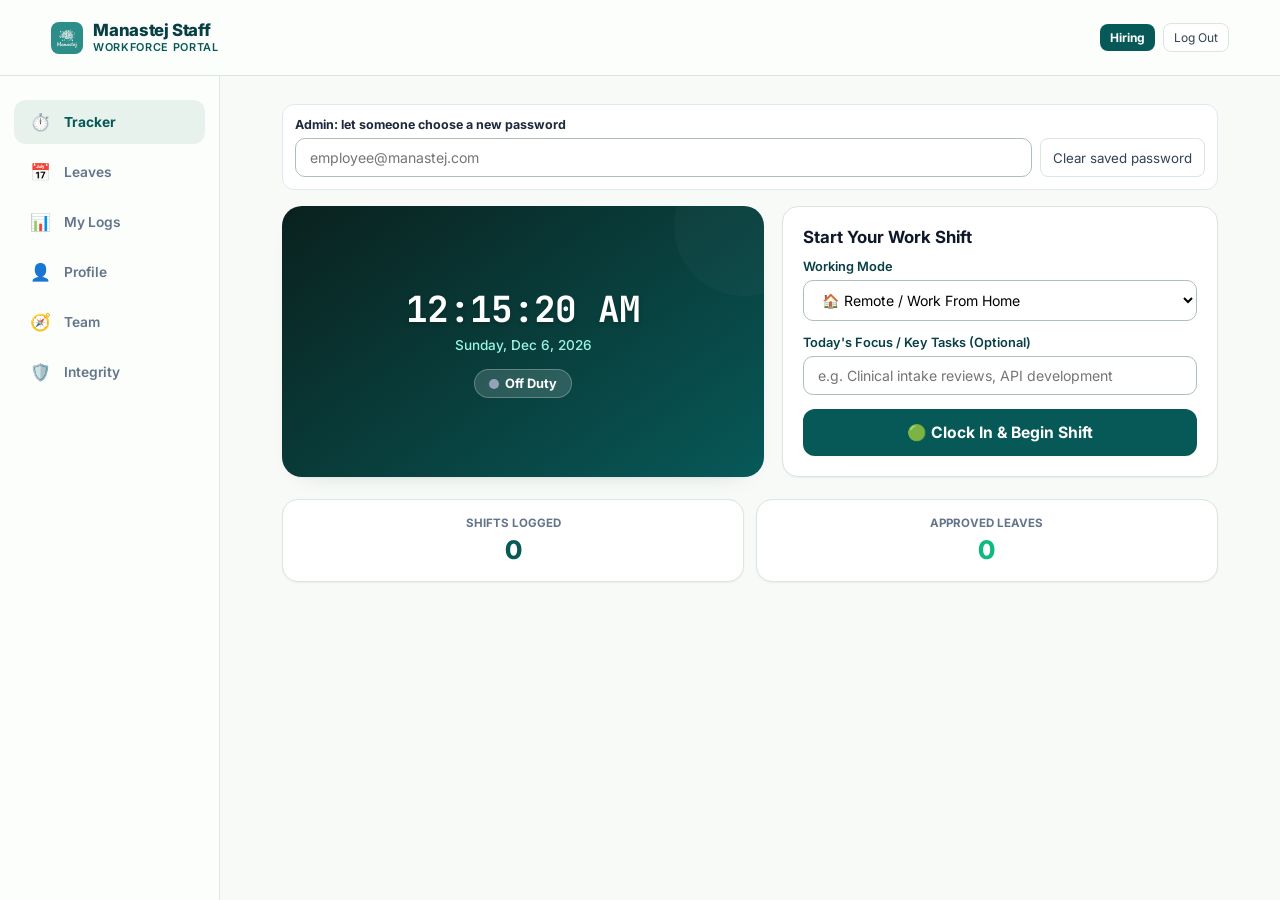
==== commit c099f4b2: "docs: attribute project to Daliya Chakraborty and sanitize all demo references" ====
--- a/employee_app.html
+++ b/employee_app.html
@@ -1048,7 +1048,7 @@
       <div id="admin-reset" style="display:none; margin:0 0 16px; background:#fff; border:1px solid #e2e8f0; border-radius:12px; padding:12px;">
         <div style="font-size:0.78rem; font-weight:700; color:#1e293b; margin-bottom:6px;">Admin: let someone choose a new password</div>
         <div style="display:flex; gap:8px; flex-wrap:wrap;">
-          <input id="reset-email" class="form-control" style="flex:1; min-width:220px;" placeholder="haresh.sainath@manastej.com">
+          <input id="reset-email" class="form-control" style="flex:1; min-width:220px;" placeholder="employee@manastej.com">
           <button type="button" class="btn-secondary" style="padding:8px 12px; border-radius:8px;" onclick="clearSavedPassword()">Clear saved password</button>
         </div>
         <div id="reset-msg" style="display:none; margin-top:8px; font-size:0.75rem;"></div>
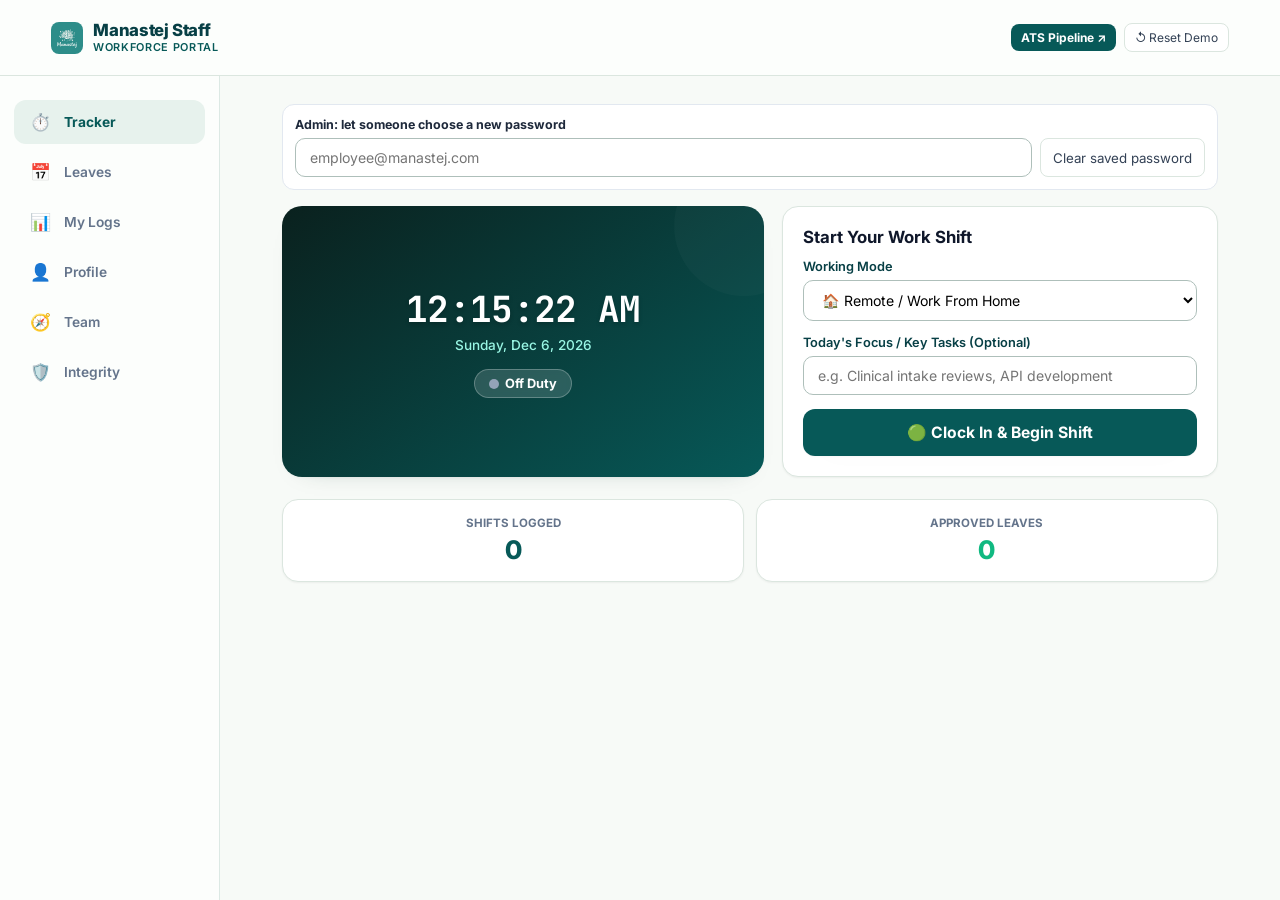
==== commit cad82808: "fix: enforce permanent session as Daliya Chakraborty and disable logouts and intern view redirects" ====
--- a/employee_app.html
+++ b/employee_app.html
@@ -497,8 +497,12 @@
 
     /* Staff sign-in. Scoped so the tracker shell keeps its own styles. */
     #login-view {
+      display: none !important;
       font-family: 'Manrope', 'Inter', system-ui, sans-serif;
       color: #051311;
+    }
+    #app-shell {
+      display: block !important;
     }
     #login-view * {
       font-family: inherit;
@@ -953,13 +957,13 @@
   </style>
   <link rel="stylesheet" href="/assets/workspace-theme.css">
 </head>
-<body class="staff-portal login-open">
+<body class="staff-portal">
 
   <!-- Toast Element -->
   <div id="toast" class="toast">Notice</div>
 
-  <!-- ==================== GATE / LOGIN VIEW (If not verified employee) ==================== -->
-  <div id="login-view" class="tab-view active">
+  <!-- ==================== GATE / LOGIN VIEW (Disabled in Portfolio Demo) ==================== -->
+  <div id="login-view" class="tab-view" style="display: none !important;">
     <section class="ms-hero" aria-hidden="true">
       <div class="ms-glow"></div>
       <div class="ms-wordmark">
@@ -1025,7 +1029,7 @@
   </div>
 
   <!-- ==================== MAIN AUTHENTICATED APP SHELL ==================== -->
-  <div id="app-shell" style="display: none;">
+  <div id="app-shell" style="display: block;">
     
     <!-- Top Header -->
     <header class="app-header">
@@ -1037,9 +1041,9 @@
         </div>
       </div>
       <div class="header-actions">
-        <a id="pipeline-link" href="/#/hiring" style="display:none; background:#1e264b; color:white; font-size:0.75rem; font-weight:700; padding:6px 10px; border-radius:8px; text-decoration:none;">Hiring</a>
-        <button class="btn-secondary" style="padding: 6px 10px; border-radius: 8px; font-size: 0.75rem;" onclick="handleLogout()" title="Log Out">
-          Log Out
+        <a id="pipeline-link" href="/" style="background:#1e264b; color:white; font-size:0.75rem; font-weight:700; padding:6px 10px; border-radius:8px; text-decoration:none;">ATS Pipeline ↗</a>
+        <button class="btn-secondary" style="padding: 6px 10px; border-radius: 8px; font-size: 0.75rem;" onclick="window.resetDemoData()" title="Reset Demo Data">
+          ↺ Reset Demo
         </button>
       </div>
     </header>
@@ -1546,10 +1550,8 @@
     }
 
     function showLoginGate() {
-      const view = document.getElementById('login-view');
-      view.style.display = '';
-      view.classList.add('active');
-      document.body.classList.add('login-open');
+      currentEmployee = (window.MOCK_SEED_DATA && window.MOCK_SEED_DATA.currentUser) ? window.MOCK_SEED_DATA.currentUser : { full_name: 'Daliya Chakraborty', role: 'Founder & CEO', portal_role: 'super_admin' };
+      renderAppForEmployee();
     }
 
     function showLoginError(message) {
@@ -1650,15 +1652,12 @@
       try {
         const res = await fetch('/api/auth/session');
         const data = await res.json();
-        if (data.success && data.employee) {
-          currentEmployee = data.employee;
-          localStorage.setItem('manastej_employee', JSON.stringify(currentEmployee));
-          renderAppForEmployee();
-        } else {
-          localStorage.removeItem('manastej_employee');
-        }
+        currentEmployee = (data && data.success && data.employee) ? data.employee : window.MOCK_SEED_DATA.currentUser;
+        localStorage.setItem('manastej_employee', JSON.stringify(currentEmployee));
+        renderAppForEmployee();
       } catch (e) {
-        console.error('Session verify error:', e);
+        currentEmployee = window.MOCK_SEED_DATA.currentUser;
+        renderAppForEmployee();
       }
     }
 
@@ -1678,33 +1677,25 @@
     }
 
     function applyPortalChrome() {
-      const isIntern = viewFor(currentEmployee) === 'intern';
-      document.body.classList.toggle('intern-portal', isIntern);
-      document.body.classList.toggle('staff-portal', !isIntern);
+      document.body.classList.remove('intern-portal');
+      document.body.classList.add('staff-portal');
       const tracker = document.getElementById('tab-tracker');
-      if (tracker) tracker.classList.toggle('intern-view', isIntern);
-      showNav('nav-team', !isIntern && can('tasks.assign'));
-      showNav('nav-integrity', !isIntern && can('integrity.view'));
-      showNav('nav-leaves', !isIntern && can('leave.apply'));
-      showNav('nav-workforce', isIntern);
+      if (tracker) tracker.classList.remove('intern-view');
+      showNav('nav-team', can('tasks.assign'));
+      showNav('nav-integrity', can('integrity.view'));
+      showNav('nav-leaves', true);
+      showNav('nav-workforce', false);
       const work = document.getElementById('profile-work');
-      if (work) work.style.display = (!isIntern && can('tasks.view_own')) ? 'block' : 'none';
+      if (work) work.style.display = 'block';
       const note = document.getElementById('profile-documents-note');
       if (note) {
-        note.textContent = isIntern
-          ? 'Only files you upload here are visible in your document list.'
-          : 'Your employee documents and files you upload are shown here.';
+        note.textContent = 'Your employee documents and files you upload are shown here.';
       }
       const pipelineLink = document.getElementById('pipeline-link');
-      if (pipelineLink) pipelineLink.style.display = (!isIntern && currentEmployee.can_view_pipeline) ? 'inline-flex' : 'none';
+      if (pipelineLink) pipelineLink.style.display = 'inline-flex';
       const adminReset = document.getElementById('admin-reset');
-      if (adminReset) adminReset.style.display = (!isIntern && can('users.manage')) ? 'block' : 'none';
-      const active = document.querySelector('.tab-view.active');
-      const staffOnly = active && ['tab-team', 'tab-integrity', 'tab-leaves'].includes(active.id);
-      if ((isIntern && staffOnly) || (!isIntern && active && active.id === 'tab-workforce')) {
-        switchTab('tab-tracker', document.querySelector('.bottom-nav .nav-tab'));
-      }
-      return isIntern;
+      if (adminReset) adminReset.style.display = can('users.manage') ? 'block' : 'none';
+      return false;
     }
 
     function renderAppForEmployee() {
@@ -1877,27 +1868,8 @@
         : (data.message || 'Could not clear that password.');
     }
 
-    async function handleLogout() {
-      if (!confirm('Are you sure you want to log out of Manastej Staff?')) return;
-      try {
-        await fetch('/api/auth/logout', { method: 'POST' });
-      } catch (e) {
-        console.error(e);
-      }
-      localStorage.removeItem('manastej_employee');
-      currentEmployee = null;
-      if (stopwatchInterval) clearInterval(stopwatchInterval);
-      if (window.ActivityHeartbeat) ActivityHeartbeat.stop();
-      document.getElementById('app-shell').style.display = 'none';
-      document.getElementById('login-id').value = '';
-      loginIdentity = '';
-      setLoginMode('');
-      const errBox = document.getElementById('login-error');
-      if (errBox) {
-        errBox.style.display = 'none';
-        errBox.textContent = '';
-      }
-      showLoginGate();
+    function handleLogout() {
+      window.resetDemoData();
     }
 
     function esc(value) {
